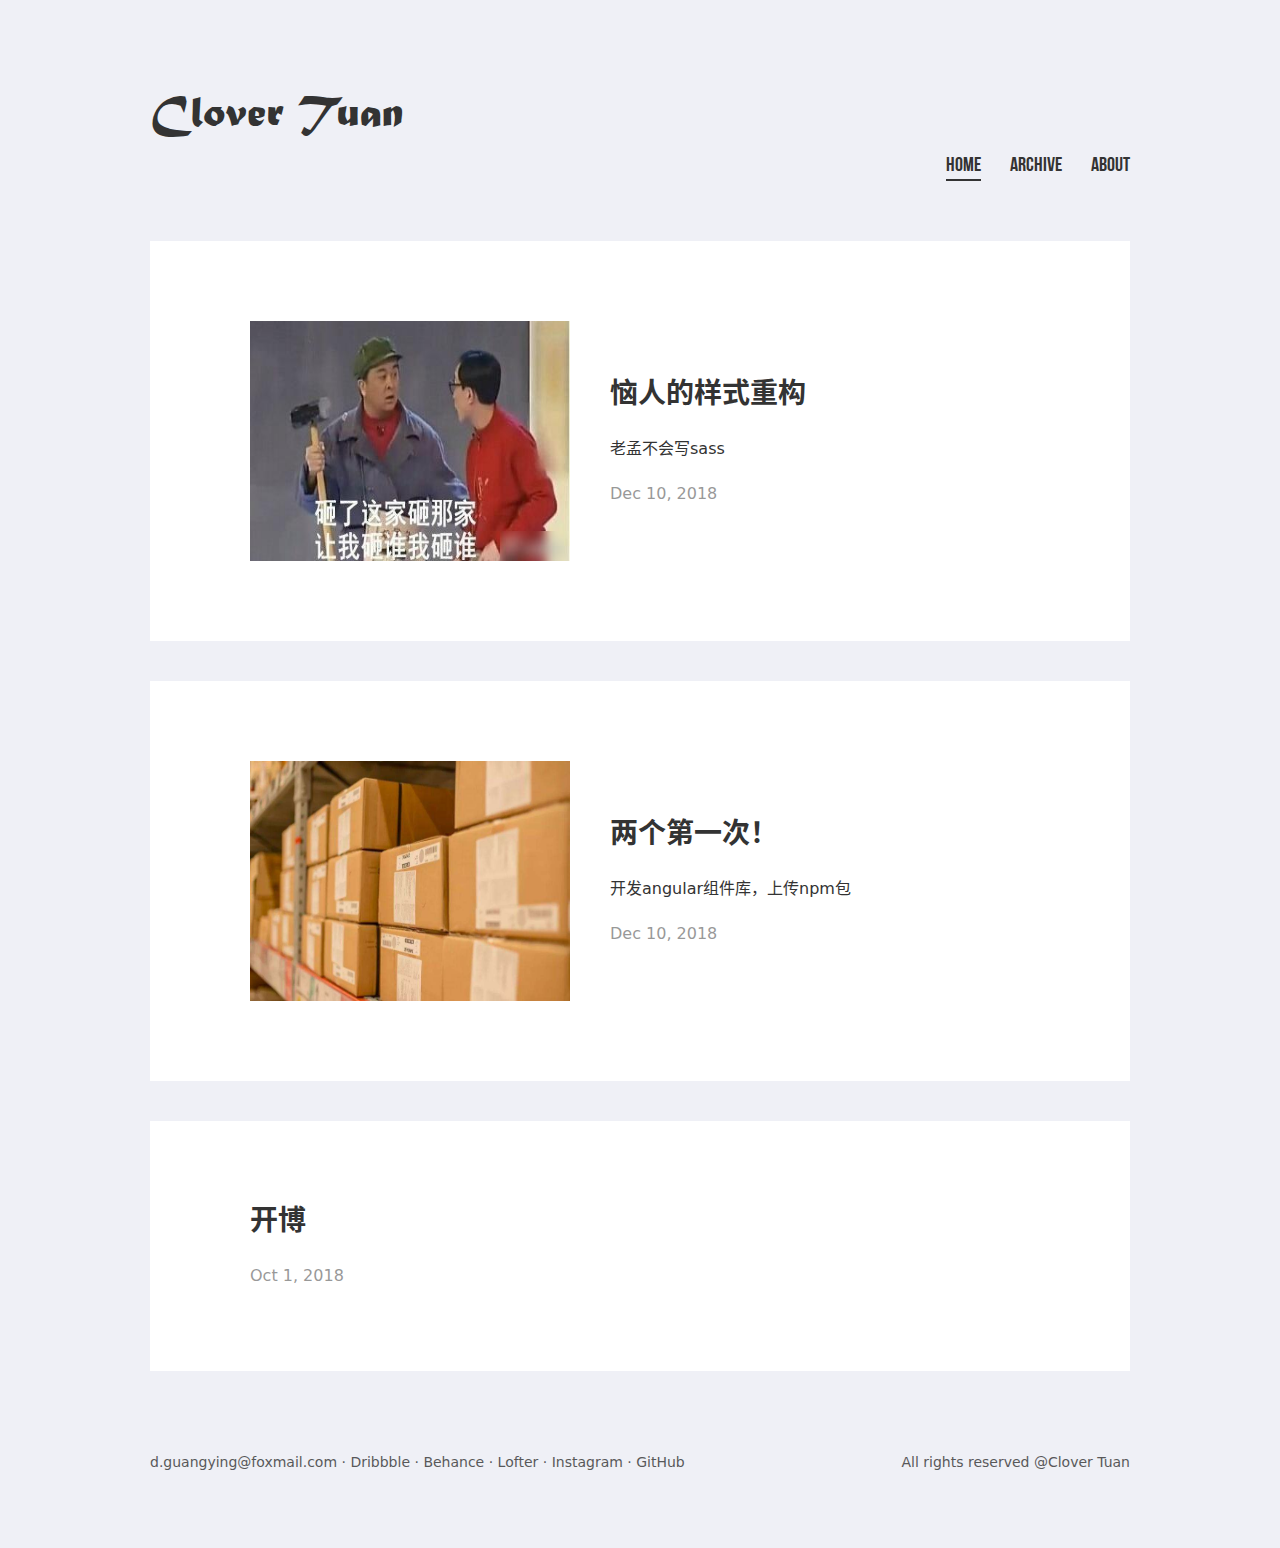
==== index.html @ 22348da5 "Site updated: 2018-12-11 00:26:57" ====
<!DOCTYPE html>
<html>
<head><meta name="generator" content="Hexo 3.8.0">
  <meta charset="utf-8">
  
  <title>Hexo</title>
  <meta name="viewport" content="width=device-width, initial-scale=1, maximum-scale=1">
  <meta property="og:type" content="website">
<meta property="og:title" content="Hexo">
<meta property="og:url" content="http://yoursite.com/index.html">
<meta property="og:site_name" content="Hexo">
<meta property="og:locale" content="default">
<meta name="twitter:card" content="summary">
<meta name="twitter:title" content="Hexo">
  
  <link rel="stylesheet" href="/css/index.css">
</head>
</html>
<body style="


  background-color: #eff0f6

">
  <div id="container">
    <nav id="nav">
  <header class="header">
    <a href="/" class="title">Clover Tuan</a>
  </header>
  <div class="ctnWrap">
    <div class="icons">
      
        
          
            <a href="https://dribbble.com/clovertuan" target="_blank" class="nav-icn iconfont icon-dribbble"></a>
          
        
          
            <a href="https://www.behance.net/clovertuan" target="_blank" class="nav-icn iconfont icon-behance"></a>
          
        
          
            <a href="http://clovertuan.lofter.com/" target="_blank" class="nav-icn iconfont icon-lofter"></a>
          
        
          
            <a href="https://www.instagram.com/clovertuan/" target="_blank" class="nav-icn iconfont icon-instagram"></a>
          
        
          
            <a href="https://github.com/cloverTuan" target="_blank" class="nav-icn iconfont icon-github"></a>
          
        
      
    </div>
    <div class="menu">
      
        
            <a href="/" class="nav-menu z-active">HOME</a>
          
        
            <a href="/archives" class="nav-menu ">ARCHIVE</a>
          
        
            <a href="/about" class="nav-menu ">ABOUT</a>
          
        
      
    </div>
  </div>
</nav>
    <div id="main">
  <div class="project-card">
  
    <div class="imgWrap">
      <img src="./img/zaqiang.jpg" alt="">
    </div>
  
  <div class="ctnWrap">
    <a href="/2018/12/10/恼人的样式重构/" class="title">恼人的样式重构</a>
    <section class="desc">
  老孟不会写sass
</section>
    <p class="sub">Dec 10, 2018</p>
  </div>
</div>

  <div class="project-card">
  
    <div class="imgWrap">
      <img src="./img/packages.jpg" alt="">
    </div>
  
  <div class="ctnWrap">
    <a href="/2018/12/10/两个第一次！开发angular组件库，上传npm包/" class="title">两个第一次！</a>
    <section class="desc">
  开发angular组件库，上传npm包
</section>
    <p class="sub">Dec 10, 2018</p>
  </div>
</div>

  <div class="project-card">
  
  <div class="ctnWrap">
    <a href="/2018/10/01/开博/" class="title">开博</a>
    <section class="desc">
  
</section>
    <p class="sub">Oct 1, 2018</p>
  </div>
</div>


</div>
    <footer id="footer" class="f-cf">
  d.guangying@foxmail.com
  
    
      
        · <a href="https://dribbble.com/clovertuan" target="_blank" class="nav-icn">Dribbble</a>
      
    
      
        · <a href="https://www.behance.net/clovertuan" target="_blank" class="nav-icn">Behance</a>
      
    
      
        · <a href="http://clovertuan.lofter.com/" target="_blank" class="nav-icn">Lofter</a>
      
    
      
        · <a href="https://www.instagram.com/clovertuan/" target="_blank" class="nav-icn">Instagram</a>
      
    
      
        · <a href="https://github.com/cloverTuan" target="_blank" class="nav-icn">GitHub</a>
      
    
  
  <span class="copyright">All rights reserved @Clover Tuan</span>
</footer>
  </div>
</body>
</html>
---- css/index.css ----
@import url(reset.css);
#container {
  max-width: 980px;
  margin: 90px auto 75px;
  padding: 0 15px; }
  @media screen and (max-width: 600px) {
    #container {
      margin-top: 20px;
      margin-bottom: 20px; } }

#panel {
  background-color: white; }

a {
  color: #333;
  text-decoration: none; }
  a:hover {
    opacity: .7; }

body {
  font-family: -apple-system, system-ui, "Helvetica Neue", "PingFang SC", "Microsoft YaHei", "Source Han Sans SC", "Noto Sans CJK SC", "WenQuanYi Micro Hei", sans-serif; }

@font-face {
  font-family: 'BebasNeue';
  src: url("/fonts/BebasNeue.otf"); }

@font-face {
  font-family: 'MaturaScriptCapitals';
  src: url("/fonts/MaturaMTScriptCapitals.ttf"); }

@font-face {
  font-family: 'iconfont';
  /* project id 861369 */
  src: url("//at.alicdn.com/t/font_861369_9voy0xmnmvl.eot");
  src: url("//at.alicdn.com/t/font_861369_9voy0xmnmvl.eot?#iefix") format("embedded-opentype"), url("//at.alicdn.com/t/font_861369_9voy0xmnmvl.woff") format("woff"), url("//at.alicdn.com/t/font_861369_9voy0xmnmvl.ttf") format("truetype"), url("//at.alicdn.com/t/font_861369_9voy0xmnmvl.svg#iconfont") format("svg"); }

.iconfont {
  font-family: "iconfont" !important;
  font-size: 16px;
  font-style: normal;
  -webkit-font-smoothing: antialiased;
  -webkit-text-stroke-width: 0.2px;
  -moz-osx-font-smoothing: grayscale; }
  .iconfont.icon-behance::before {
    content: '\e919'; }
  .iconfont.icon-lofter::before {
    content: '\e63c'; }
  .iconfont.icon-instagram::before {
    content: '\e626'; }
  .iconfont.icon-dribbble::before {
    content: '\e6c3'; }
  .iconfont.icon-github::before {
    content: '\e799'; }
  .iconfont.icon-arrow-left::before {
    content: '\e91a'; }
  .iconfont.icon-arrow-right::before {
    content: '\e636'; }

.f-fl {
  float: left; }

.f-fr {
  float: right; }

.f-cf::after {
  content: '';
  display: block;
  height: 0;
  visibility: hidden;
  clear: both; }

#nav {
  margin-bottom: 64px; }
  #nav > .header {
    margin-bottom: 10px; }
    #nav > .header > .title {
      font-size: 45px;
      line-height: 53px;
      color: #333;
      font-family: MaturaScriptCapitals; }
      #nav > .header > .title:hover {
        opacity: .7; }
  #nav > .ctnWrap {
    display: flex;
    flex-wrap: wrap;
    justify-content: space-between; }
    #nav > .ctnWrap > .menu {
      text-align: right; }
    @media screen and (max-width: 600px) {
      #nav > .ctnWrap {
        flex-direction: column; }
        #nav > .ctnWrap > .menu {
          text-align: center;
          margin-top: 10px; } }
  #nav .nav-menu {
    font-family: BebasNeue;
    font-size: 20px;
    line-height: 24px;
    color: #333;
    margin-left: 24px; }
    #nav .nav-menu:first-child {
      margin-left: 0; }
    #nav .nav-menu.z-active {
      position: relative; }
      #nav .nav-menu.z-active::after {
        content: '';
        position: absolute;
        left: 0;
        right: 0;
        bottom: -4px;
        height: 2px;
        background-color: #333; }
    @media screen and (max-width: 600px) {
      #nav .nav-menu {
        margin-left: 10px;
        font-size: 18px; } }
  #nav .nav-icn {
    margin-right: 15px;
    line-height: 24px; }
    #nav .nav-icn:last-child {
      margin-right: 0; }
  @media screen and (max-width: 600px) {
    #nav {
      text-align: center;
      margin-bottom: 20px; }
      #nav > .ctnWrap {
        justify-content: space-around; } }

#footer {
  margin-top: 80px;
  font-size: 14px;
  line-height: 22px;
  opacity: 0.8;
  color: #333; }
  #footer .copyright {
    float: right; }
  @media screen and (max-width: 800px) {
    #footer {
      margin-top: 20px;
      text-align: center; }
      #footer .copyright {
        display: block;
        float: none; } }

.pagination {
  padding: 20px;
  background-color: white;
  text-align: center; }
  .pagination > .prev, .pagination > .next {
    margin: 0 10px; }
  .pagination > .page-number {
    margin: 0 10px; }
    .pagination > .page-number.current {
      text-decoration: underline; }

.project-card {
  display: flex;
  justify-content: space-between;
  align-items: center;
  padding: 80px 100px;
  margin: 40px 0;
  background-color: white;
  color: #333; }
  .project-card > .imgWrap {
    width: 320px;
    height: 240px;
    margin-right: 40px;
    background-color: #f8f8f8; }
    .project-card > .imgWrap > img {
      width: 100%;
      height: 100%; }
  .project-card > .ctnWrap {
    flex: 1; }
    .project-card > .ctnWrap > .title {
      font-weight: 600;
      font-size: 28px;
      line-height: 40px; }
      .project-card > .ctnWrap > .title:hover {
        opacity: 1;
        color: #f0534e; }
    .project-card > .ctnWrap > .desc {
      font-size: 16px;
      line-height: 30px;
      margin-top: 20px;
      margin-bottom: 15px; }
    .project-card > .ctnWrap > .sub {
      font-size: 16px;
      line-height: 30px;
      opacity: .5; }
  .project-card.project-card-continuous {
    flex-direction: row-reverse;
    margin: 0;
    position: relative; }
    .project-card.project-card-continuous > .imgWrap {
      margin-right: 0;
      margin-left: 40px; }
    .project-card.project-card-continuous::after {
      content: '';
      position: absolute;
      left: 100px;
      right: 100px;
      bottom: 0;
      height: 1px;
      background-color: #e5e5e5; }
    @media screen and (max-width: 600px) {
      .project-card.project-card-continuous {
        flex-direction: column;
        padding: 20px; }
        .project-card.project-card-continuous > .imgWrap {
          margin-left: 0;
          margin-bottom: 20px; }
        .project-card.project-card-continuous::after {
          left: 20px;
          right: 20px; } }
  @media screen and (max-width: 600px) {
    .project-card {
      flex-direction: column;
      padding: 20px;
      margin: 10px 0; }
      .project-card > .imgWrap {
        margin-left: 0;
        margin-right: 0;
        margin-bottom: 20px;
        width: 100%; } }

.article {
  margin: 64px 0 80px;
  padding: 80px 100px 0;
  background-color: white;
  color: #333;
  font-size: 16px;
  line-height: 30px; }
  .article > .title {
    font-size: 28px;
    line-height: 40px;
    margin-bottom: 10px;
    font-weight: 600; }
  .article > .sub {
    opacity: .5;
    margin-bottom: 20px; }
  .article > .content {
    padding-bottom: 64px; }
    .article > .content h1, .article > .content h2, .article > .content h3, .article > .content h4, .article > .content h5 {
      font-size: 24px;
      font-weight: 600;
      line-height: 40px;
      margin-bottom: 15px; }
    .article > .content p {
      font-size: 16px;
      line-height: 30px;
      margin-bottom: 15px; }
    .article > .content pre, .article > .content .highlight {
      overflow: auto;
      padding: 0;
      margin-bottom: 15px;
      color: #333;
      background: #f8f8f8; }
      .article > .content pre .gutter, .article > .content .highlight .gutter {
        text-align: right; }
        .article > .content pre .gutter pre, .article > .content .highlight .gutter pre {
          background-color: #f0f0f0;
          padding: 0 10px; }
      .article > .content pre .code, .article > .content .highlight .code {
        padding: 0 10px; }
    .article > .content ul, .article > .content ol {
      margin: 15px 0;
      margin-left: 15px; }
      .article > .content ul > li, .article > .content ol > li {
        padding-left: 20px;
        position: relative; }
        .article > .content ul > li::before, .article > .content ol > li::before {
          content: '';
          position: absolute;
          left: 0;
          top: 15px;
          margin-top: -3px;
          width: 6px;
          height: 6px;
          border-radius: 100%;
          background-color: #444; }
    .article > .content a {
      color: #f0534e; }
    .article > .content strong {
      font-weight: 600; }
    .article > .content figure > img {
      display: block; }
    .article > .content figcaption {
      font-size: 14px; }
    .article > .content blockquote {
      border-left: 4px solid #ddd;
      color: #7a7a7a;
      border-left: 5px solid #ccc;
      padding-left: 15px;
      font-size: 16px;
      margin-bottom: 15px; }
      .article > .content blockquote > :last-child {
        margin-bottom: 0; }
    .article > .content * {
      max-width: 100%; }
  .article > footer {
    padding: 40px 0;
    border-top: solid 1px #eee; }
    .article > footer > .link {
      font-size: 16px;
      line-height: 22px;
      max-width: 50%; }
  @media screen and (max-width: 600px) {
    .article {
      padding: 20px 20px 0;
      margin: 20px 0; }
      .article > footer {
        padding: 10px 0; } }

.archive {
  padding: 80px 160px;
  background-color: white; }
  @media screen and (max-width: 600px) {
    .archive {
      padding: 20px; } }

.archive-category > .title {
  font-size: 28px;
  line-height: 40px;
  font-weight: 600; }

.archive-category > .menu {
  margin-bottom: 70px; }
  .archive-category > .menu > li {
    margin-top: 10px;
    font-size: 16px;
    line-height: 24px;
    display: flex;
    justify-content: space-between;
    line-height: 24px; }
    .archive-category > .menu > li > a:hover {
      opacity: 1;
      color: #f0534e; }
    .archive-category > .menu > li > span {
      opacity: .45;
      font-size: 14px;
      min-width: 90px;
      text-align: right; }

.archive-category:last-child > .menu {
  margin-bottom: 0; }

.about {
  background-color: white;
  min-height: 300px;
  padding: 80px;
  font-size: 16px;
  line-height: 30px; }

.tagcloud {
  background-color: white;
  padding: 60px; }
  .tagcloud > a {
    display: inline-block;
    padding: 10px; }
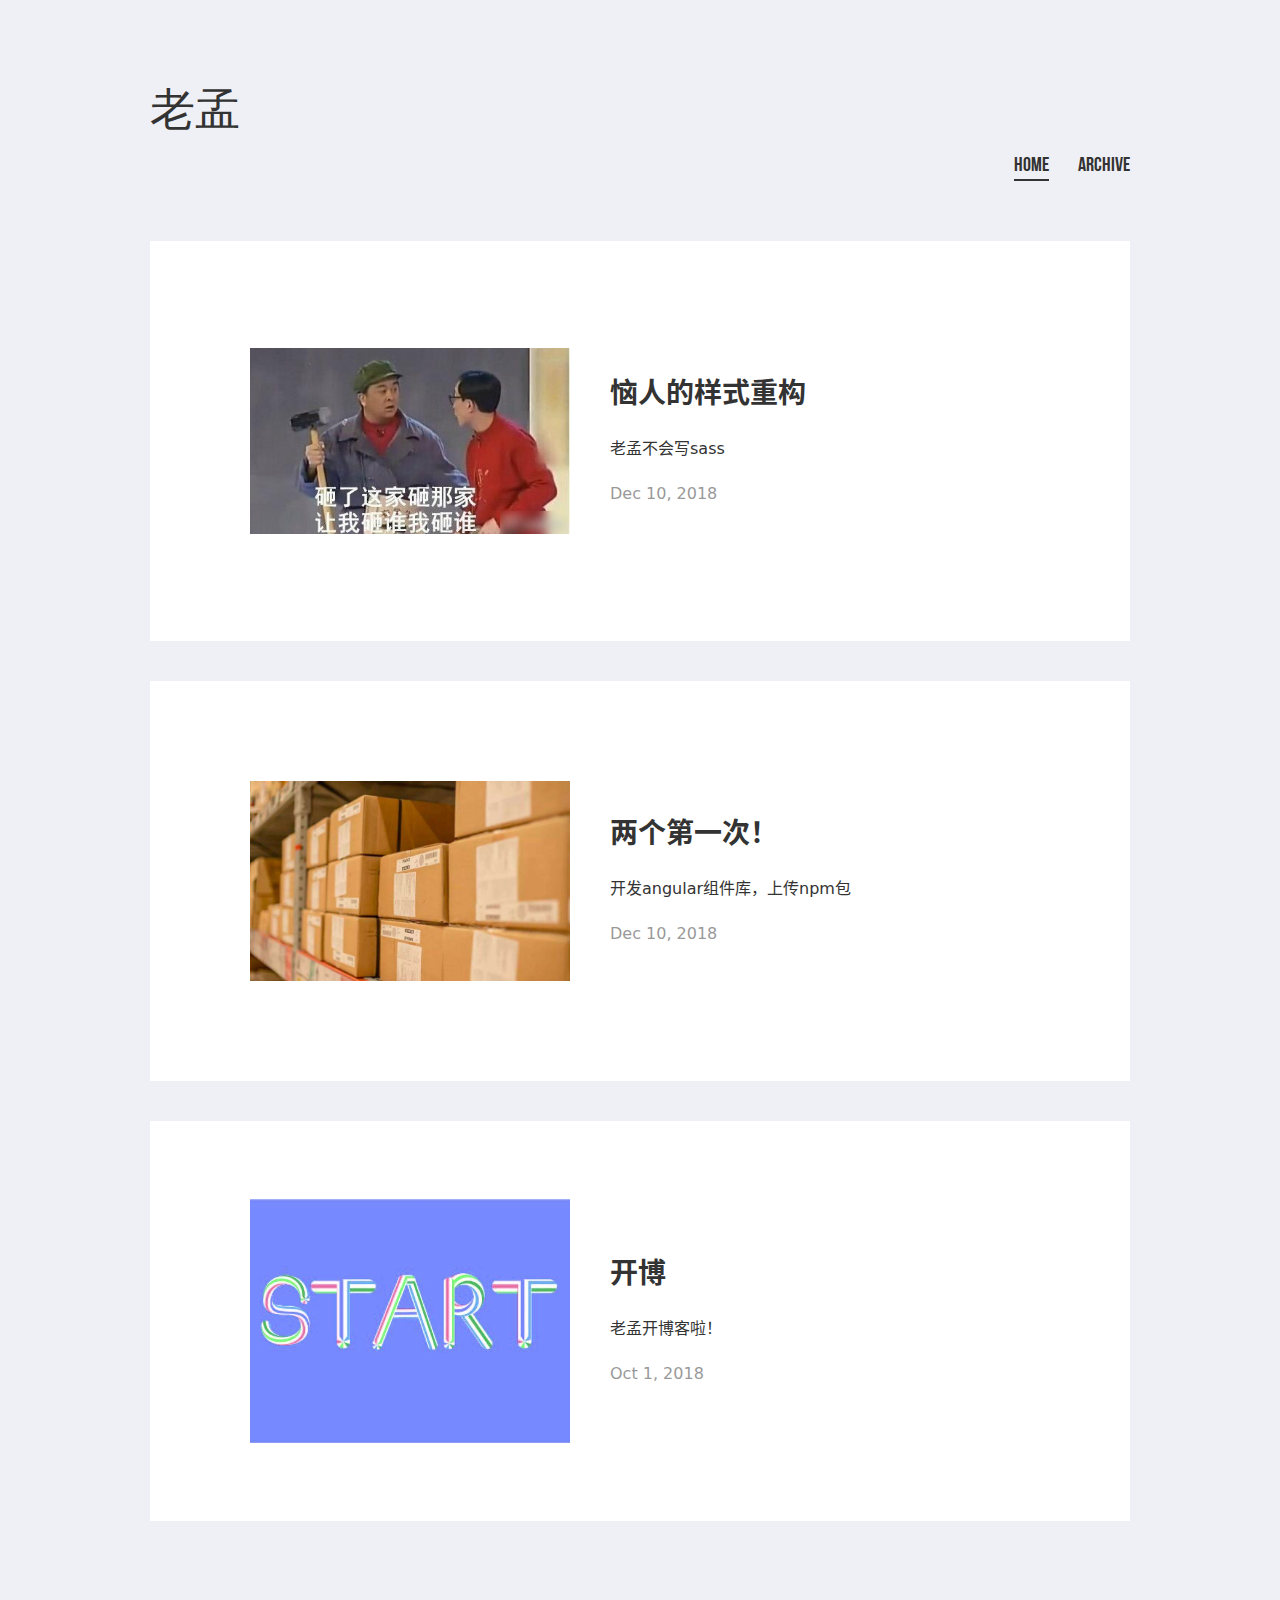
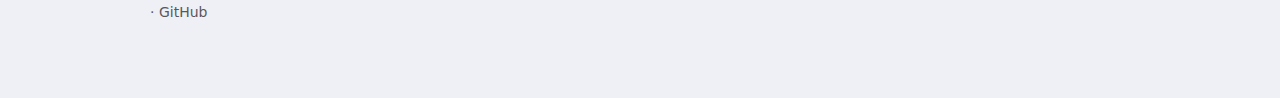
==== commit 29bdee23: "Site updated: 2018-12-11 01:00:04" ====
--- a/index.html
+++ b/index.html
@@ -25,30 +25,14 @@
   <div id="container">
     <nav id="nav">
   <header class="header">
-    <a href="/" class="title">Clover Tuan</a>
+    <a href="/" class="title">老孟</a>
   </header>
   <div class="ctnWrap">
     <div class="icons">
       
         
           
-            <a href="https://dribbble.com/clovertuan" target="_blank" class="nav-icn iconfont icon-dribbble"></a>
-          
-        
-          
-            <a href="https://www.behance.net/clovertuan" target="_blank" class="nav-icn iconfont icon-behance"></a>
-          
-        
-          
-            <a href="http://clovertuan.lofter.com/" target="_blank" class="nav-icn iconfont icon-lofter"></a>
-          
-        
-          
-            <a href="https://www.instagram.com/clovertuan/" target="_blank" class="nav-icn iconfont icon-instagram"></a>
-          
-        
-          
-            <a href="https://github.com/cloverTuan" target="_blank" class="nav-icn iconfont icon-github"></a>
+            <a href="https://github.com/vickmeng" target="_blank" class="nav-icn iconfont icon-github"></a>
           
         
       
@@ -60,9 +44,6 @@
           
         
             <a href="/archives" class="nav-menu ">ARCHIVE</a>
-          
-        
-            <a href="/about" class="nav-menu ">ABOUT</a>
           
         
       
@@ -102,10 +83,14 @@
 
   <div class="project-card">
   
+    <div class="imgWrap">
+      <img src="./img/start.jpg" alt="">
+    </div>
+  
   <div class="ctnWrap">
     <a href="/2018/10/01/开博/" class="title">开博</a>
     <section class="desc">
-  
+  老孟开博客啦！
 </section>
     <p class="sub">Oct 1, 2018</p>
   </div>
@@ -114,31 +99,15 @@
 
 </div>
     <footer id="footer" class="f-cf">
-  d.guangying@foxmail.com
+  
   
     
       
-        · <a href="https://dribbble.com/clovertuan" target="_blank" class="nav-icn">Dribbble</a>
-      
-    
-      
-        · <a href="https://www.behance.net/clovertuan" target="_blank" class="nav-icn">Behance</a>
-      
-    
-      
-        · <a href="http://clovertuan.lofter.com/" target="_blank" class="nav-icn">Lofter</a>
-      
-    
-      
-        · <a href="https://www.instagram.com/clovertuan/" target="_blank" class="nav-icn">Instagram</a>
-      
-    
-      
-        · <a href="https://github.com/cloverTuan" target="_blank" class="nav-icn">GitHub</a>
+        · <a href="https://github.com/vickmeng" target="_blank" class="nav-icn">GitHub</a>
       
     
   
-  <span class="copyright">All rights reserved @Clover Tuan</span>
+  <span class="copyright"></span>
 </footer>
   </div>
 </body>
--- a/css/index.css
+++ b/css/index.css
@@ -357,3 +357,15 @@
   .tagcloud > a {
     display: inline-block;
     padding: 10px; }
+
+.content img {
+  display: block;
+  margin: 0 auto; }
+
+.project-card .imgWrap {
+  display: flex;
+  align-items: center;
+  justify-content: center;
+  background-color: white; }
+  .project-card .imgWrap img {
+    height: auto; }
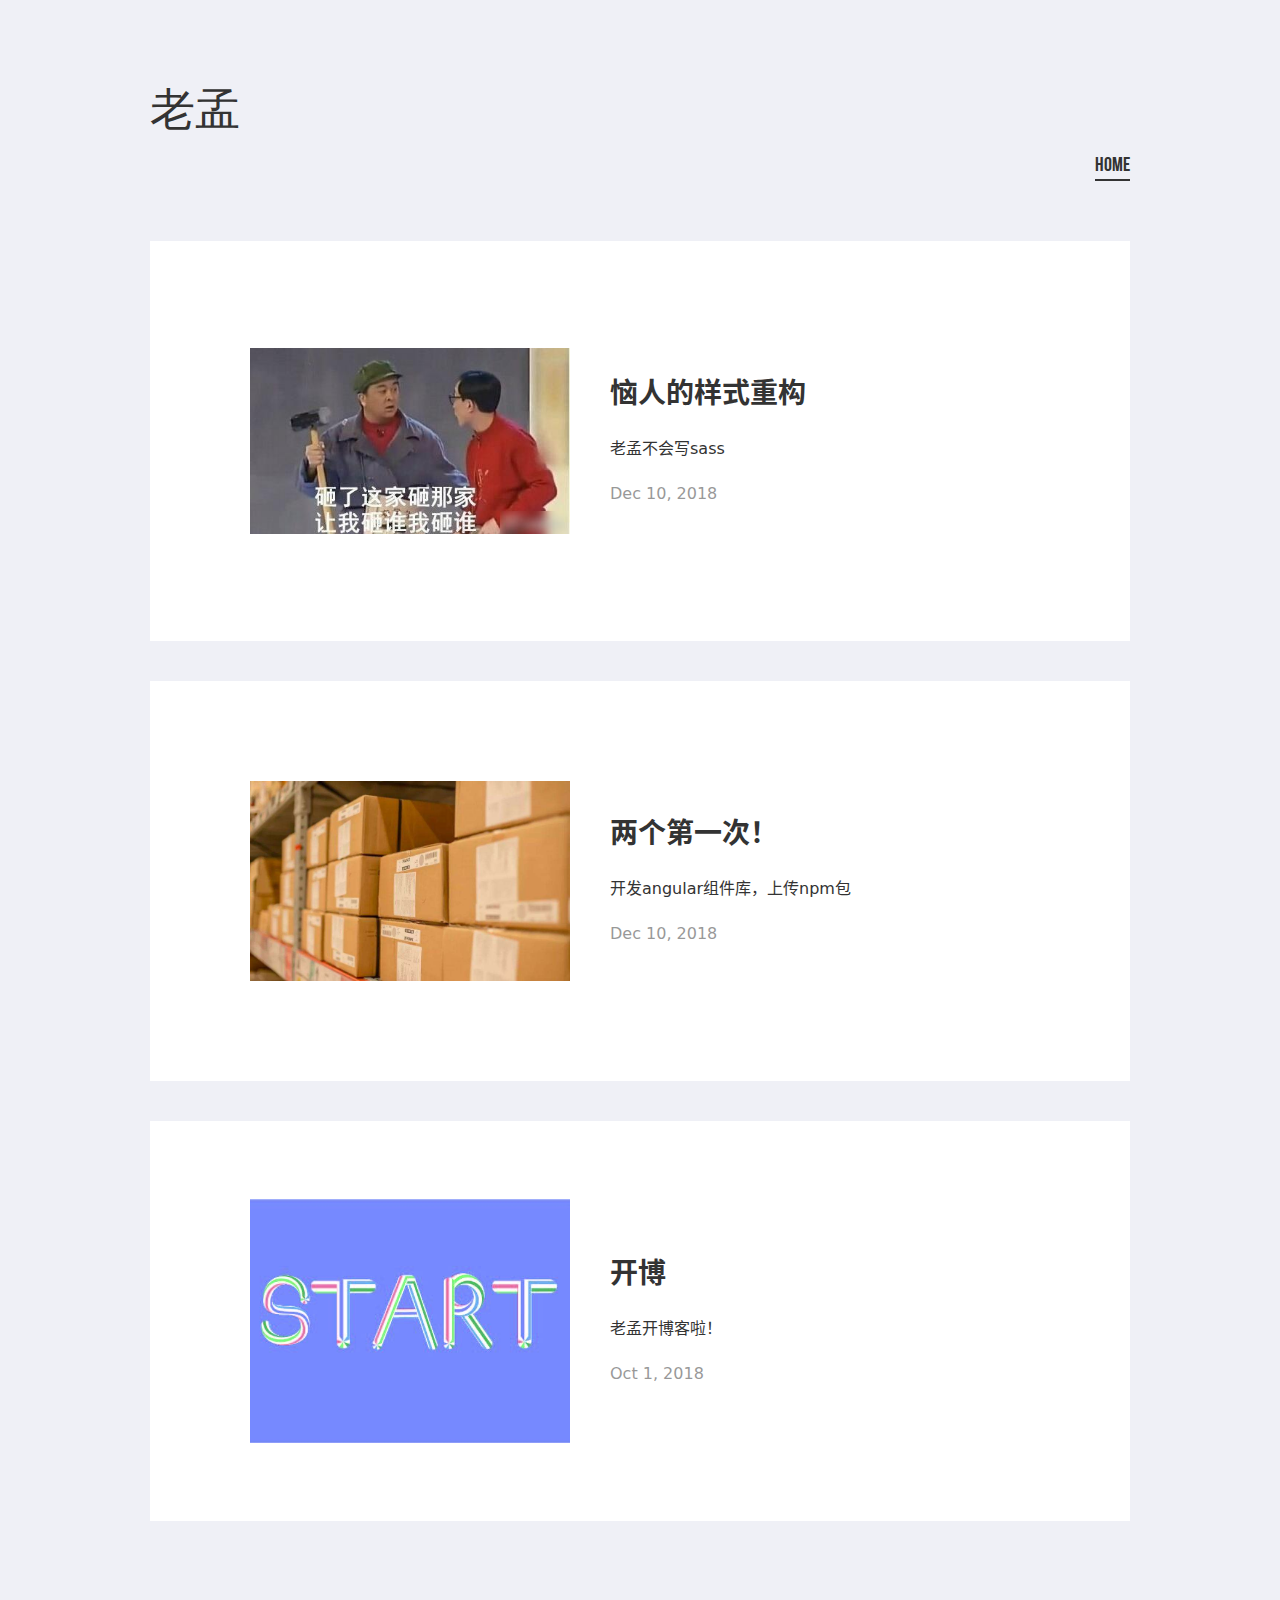
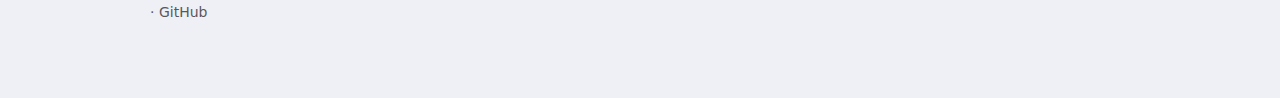
==== commit f97b618d: "Site updated: 2018-12-11 01:08:56" ====
--- a/index.html
+++ b/index.html
@@ -41,9 +41,6 @@
       
         
             <a href="/" class="nav-menu z-active">HOME</a>
-          
-        
-            <a href="/archives" class="nav-menu ">ARCHIVE</a>
           
         
       
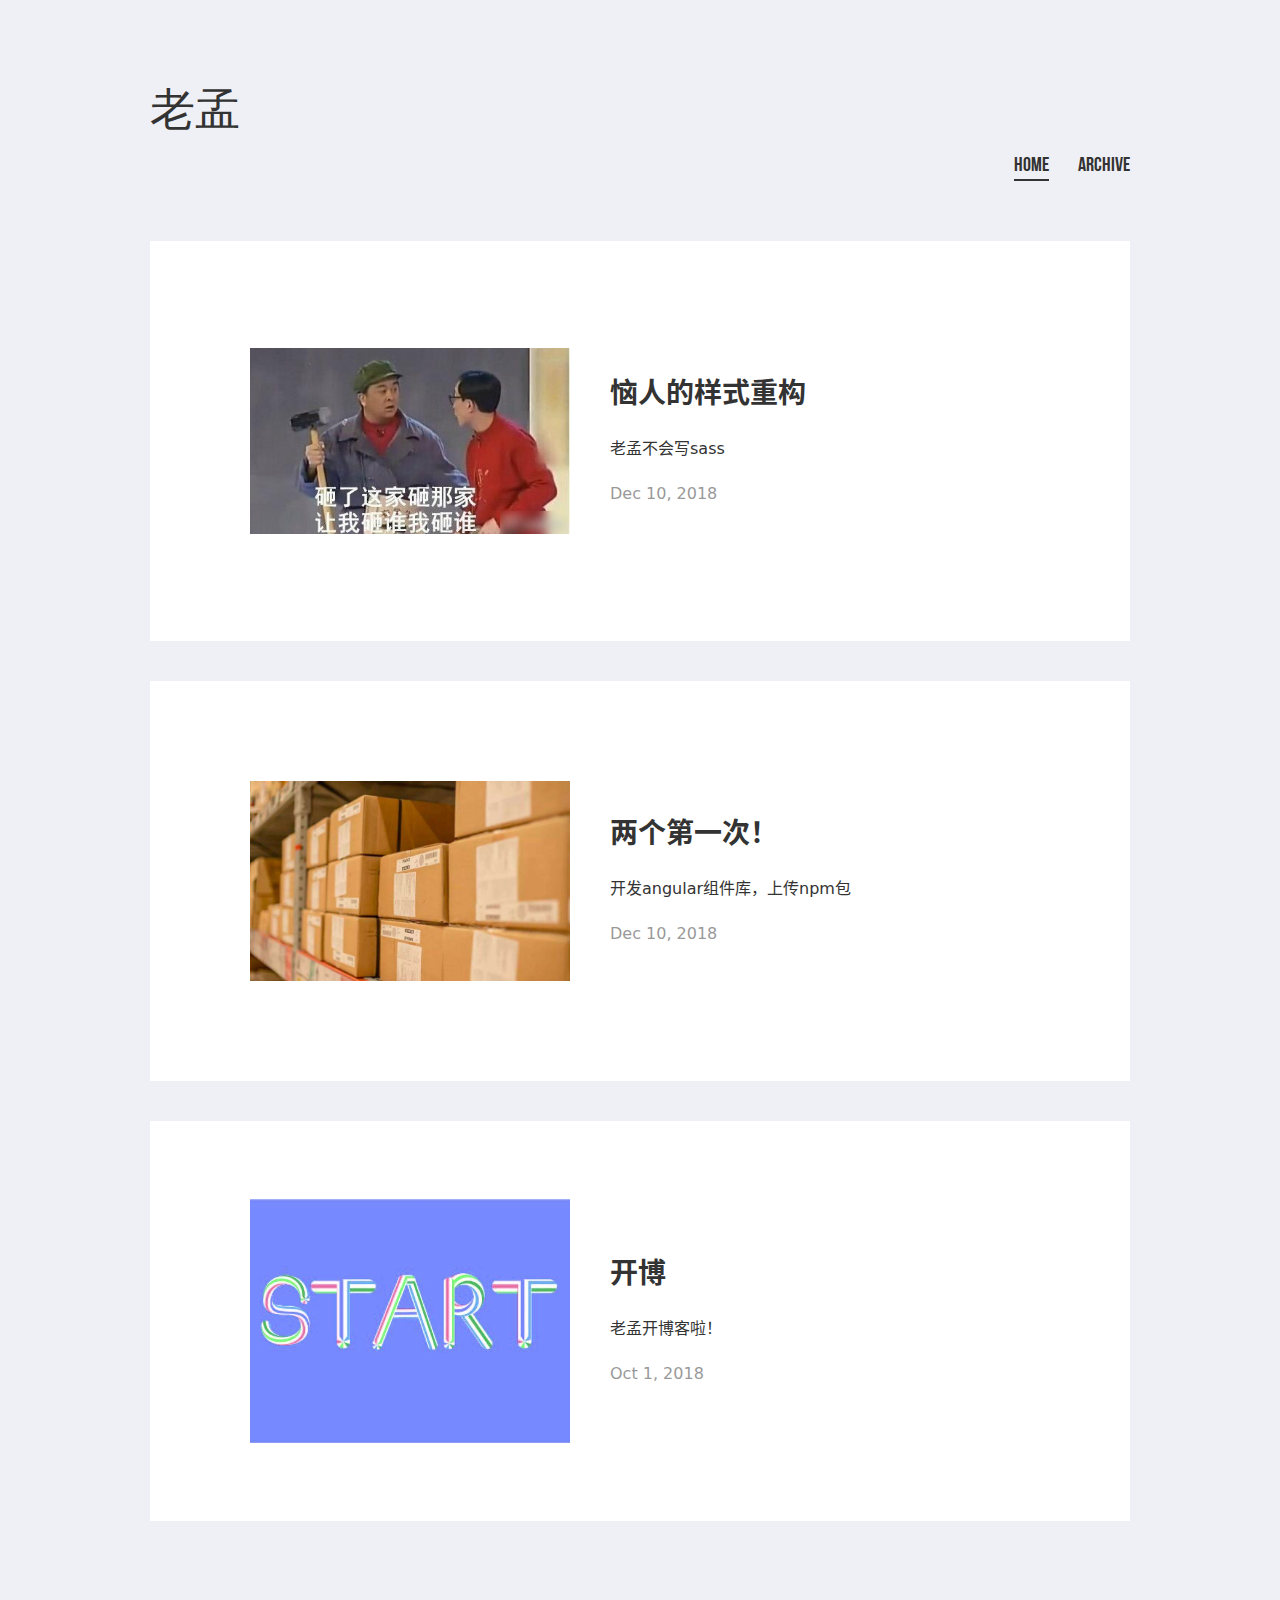
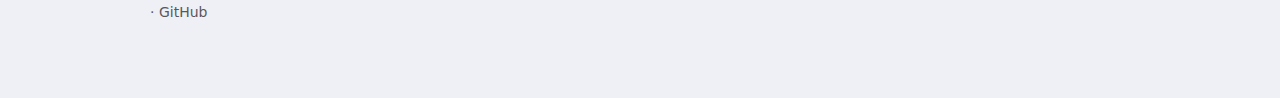
==== commit d0760a60: "Site updated: 2018-12-11 01:10:40" ====
--- a/index.html
+++ b/index.html
@@ -41,6 +41,9 @@
       
         
             <a href="/" class="nav-menu z-active">HOME</a>
+          
+        
+            <a href="/archives" class="nav-menu ">ARCHIVE</a>
           
         
       
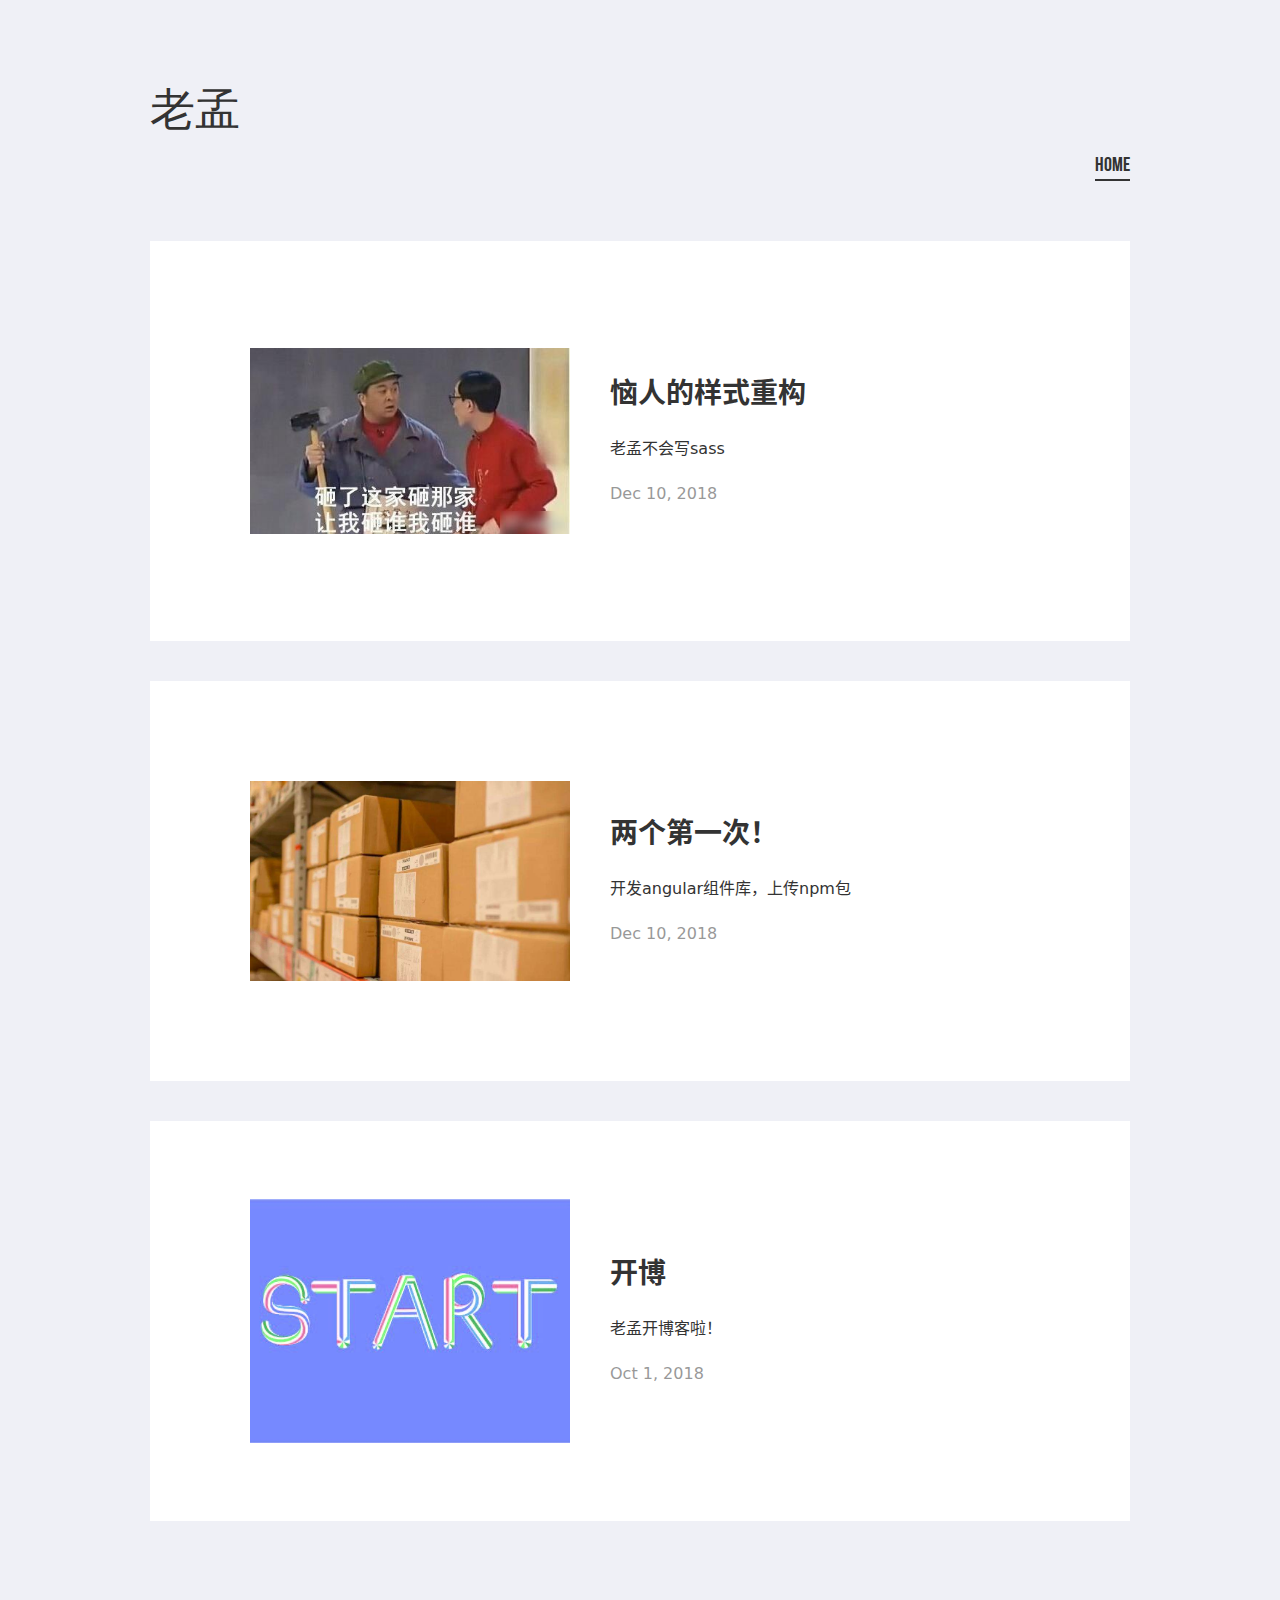
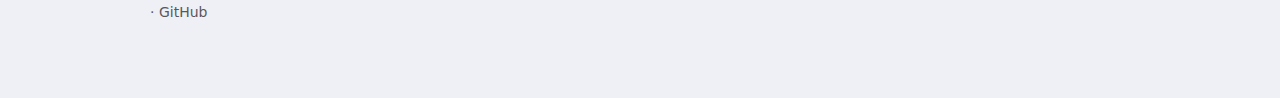
==== commit 06e17efa: "Site updated: 2018-12-11 01:11:32" ====
--- a/index.html
+++ b/index.html
@@ -41,9 +41,6 @@
       
         
             <a href="/" class="nav-menu z-active">HOME</a>
-          
-        
-            <a href="/archives" class="nav-menu ">ARCHIVE</a>
           
         
       
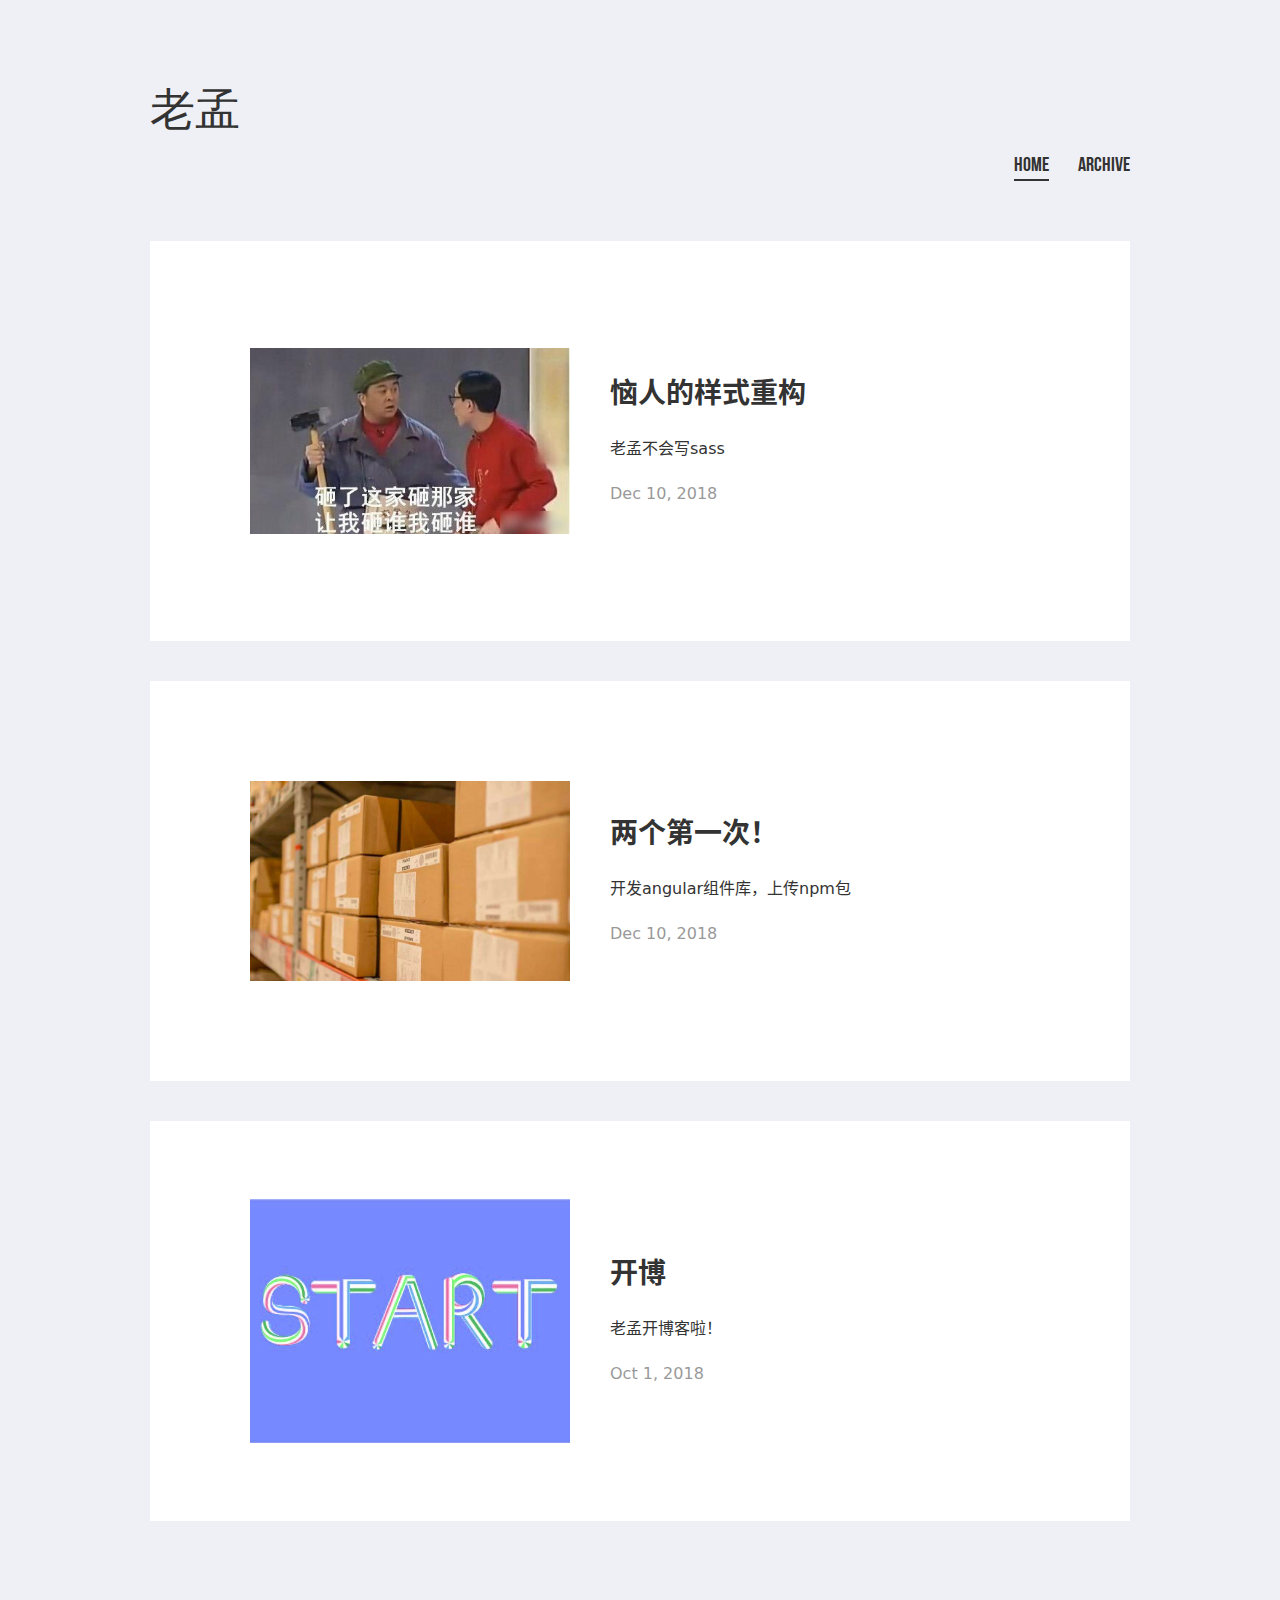
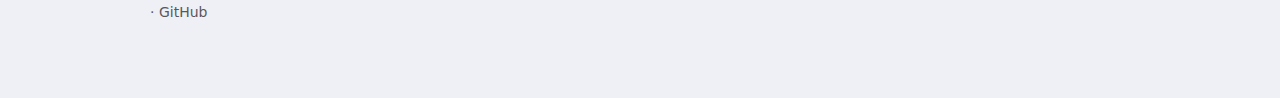
==== commit 96626460: "Site updated: 2018-12-11 01:18:23" ====
--- a/index.html
+++ b/index.html
@@ -41,6 +41,9 @@
       
         
             <a href="/" class="nav-menu z-active">HOME</a>
+          
+        
+            <a href="/archives" class="nav-menu ">ARCHIVE</a>
           
         
       
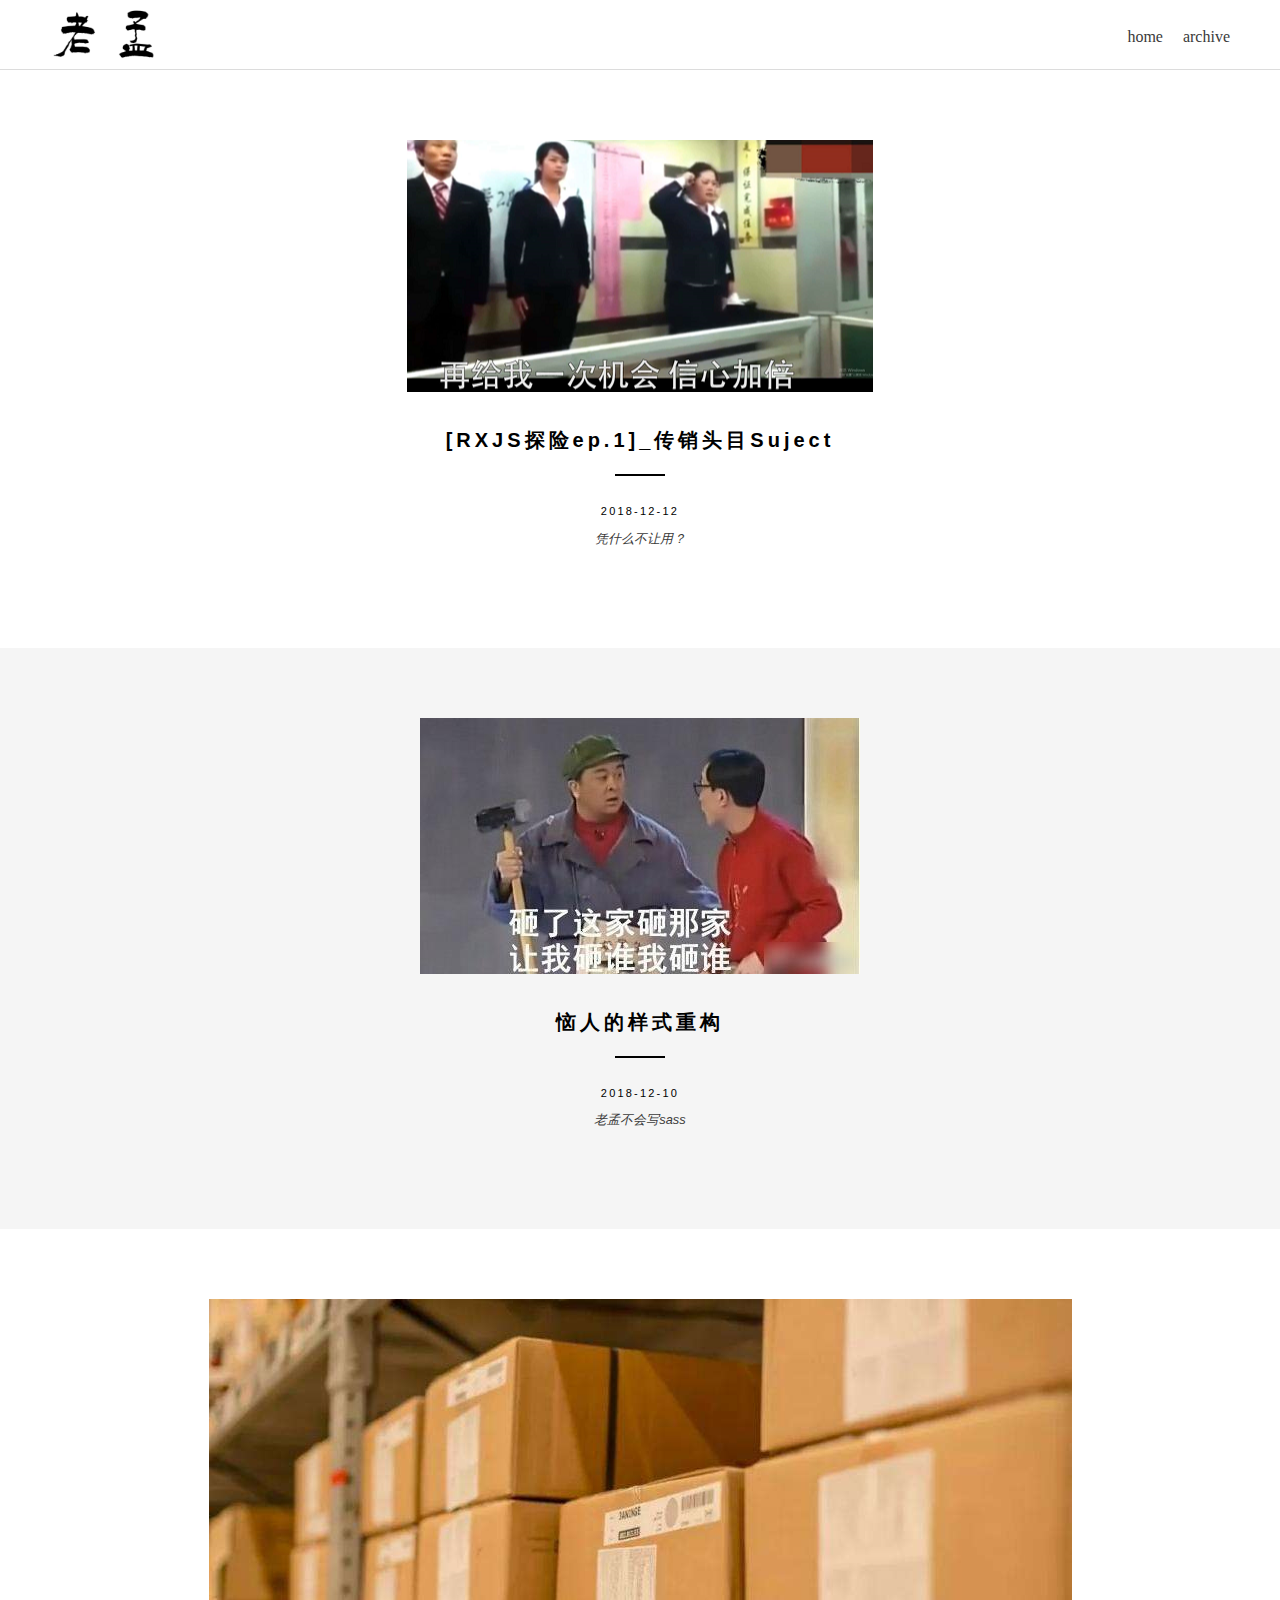
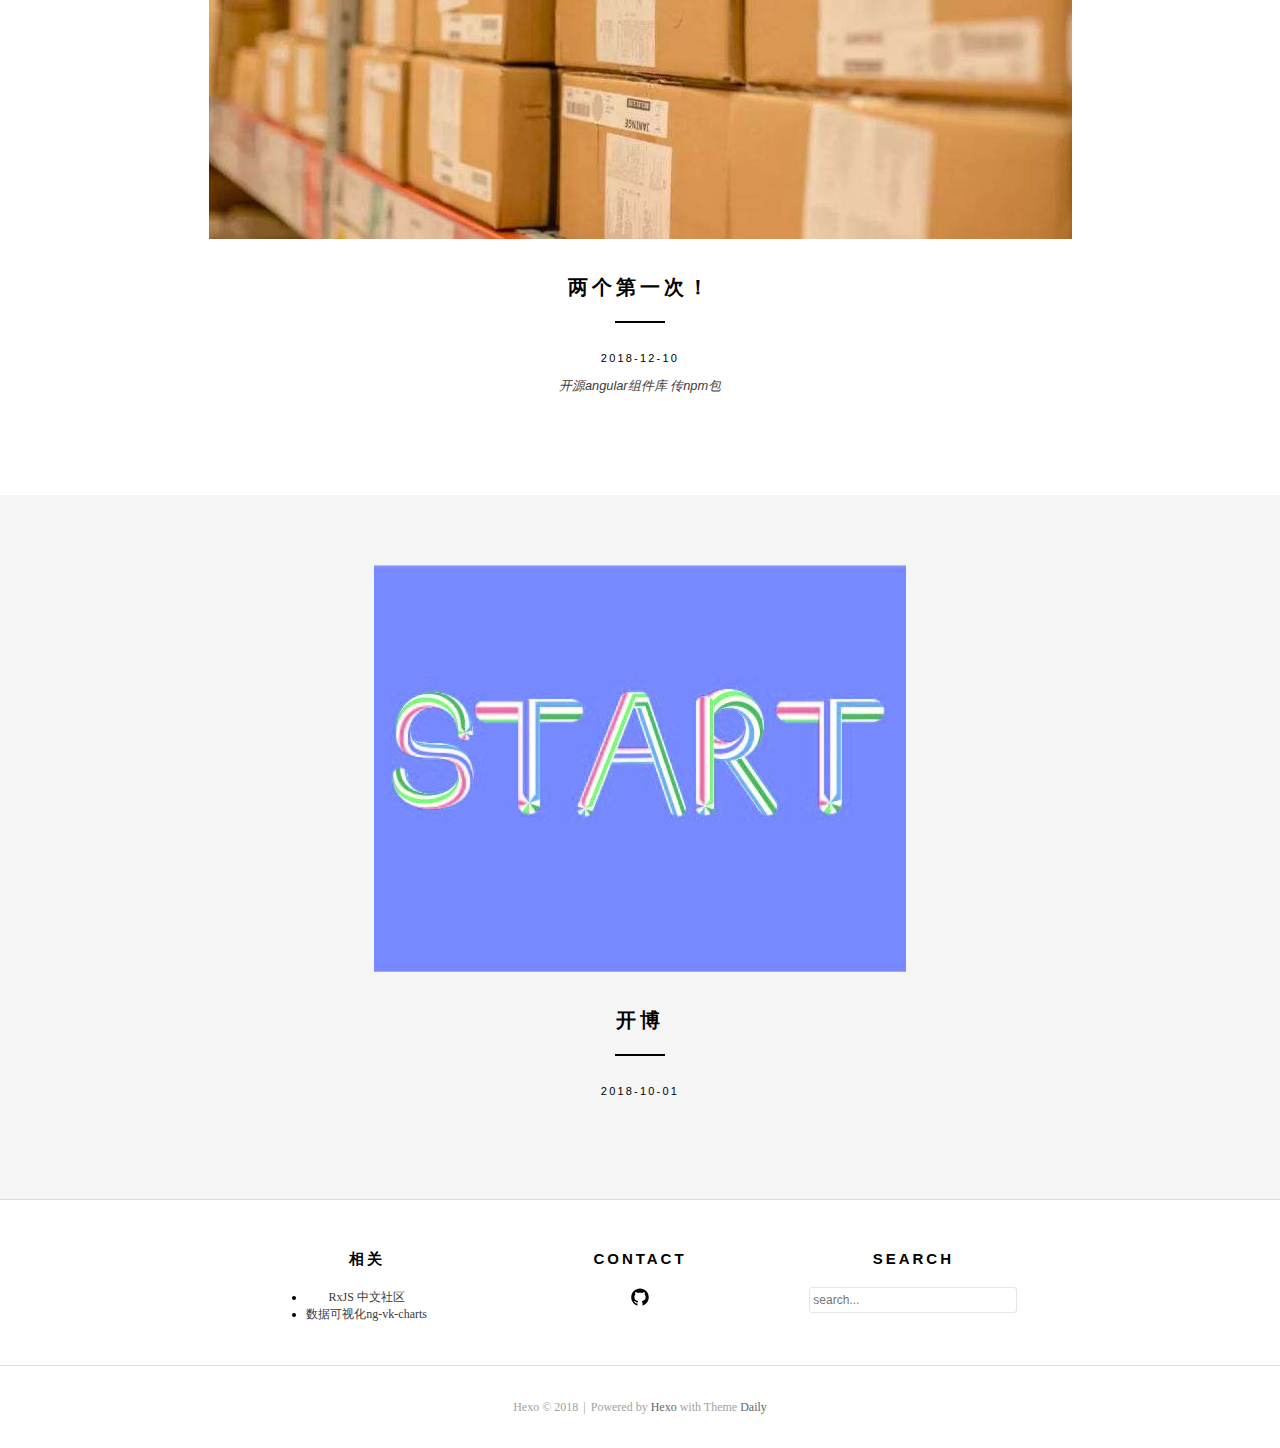
==== commit 4eabab49: "Site updated: 2018-12-12 22:38:24" ====
--- a/index.html
+++ b/index.html
@@ -1,114 +1,323 @@
 <!DOCTYPE html>
-<html>
+<html lang="en">
+
+<!-- Head tag -->
 <head><meta name="generator" content="Hexo 3.8.0">
   <meta charset="utf-8">
+  <meta http-equiv="X-UA-Compatible" content="IE=edge">
+
+  <!--Description-->
+  
+
+  <!--Author-->
+  
+  <meta name="author" content="John Doe">
+  
+
+  <!--Open Graph Title-->
+  
+      <meta property="og:title" content="Hexo">
+  
+  <!--Open Graph Description-->
+  
+  <!--Open Graph Site Name-->
+  <meta property="og:site_name" content="Hexo">
+  <!--Type page-->
+  
+      <meta property="og:type" content="website">
+  
+  <!--Page Cover-->
+  
+
+  <meta name="viewport" content="width=device-width, initial-scale=1, maximum-scale=1">
+
+  <!-- Title -->
   
   <title>Hexo</title>
-  <meta name="viewport" content="width=device-width, initial-scale=1, maximum-scale=1">
-  <meta property="og:type" content="website">
-<meta property="og:title" content="Hexo">
-<meta property="og:url" content="http://yoursite.com/index.html">
-<meta property="og:site_name" content="Hexo">
-<meta property="og:locale" content="default">
-<meta name="twitter:card" content="summary">
-<meta name="twitter:title" content="Hexo">
-  
-  <link rel="stylesheet" href="/css/index.css">
+
+
+  <link rel="shortcut icon" href="https://hexo.io/icon/favicon-96x96.png">
+
+  <!-- Custom CSS/Sass -->
+  <link rel="stylesheet" href="/css/style.css">
+
+  <!----------------------------
+  https://github.com/GallenHu/hexo-theme-Daily
+
+ _____            _   _
+|  __ \          (_) | |
+| |  | |   __ _   _  | |  _   _
+| |  | |  / _` | | | | | | | | |
+| |__| | | (_| | | | | | | |_| |
+|_____/   \__,_| |_| |_|  \__, |
+                          __/ |
+                         |___/
+
+    --------------------------->
+
 </head>
+
+
+<body>
+
+  <!-- Nav -->
+  <header class="site-header">
+  <div class="header-inside">
+    <div class="logo">
+      <a href="/" rel="home">
+        
+        <img src="./img/lm.png" alt="Hexo" height="60">
+        
+      </a>
+    </div>
+    <!-- Navigation -->
+    <nav class="navbar">
+      <!-- Collect the nav links, forms, and other content for toggling -->
+      <div class="collapse">
+        <ul class="navbar-nav">
+          
+          
+            <li>
+              <a href="/.">
+                
+                  home
+                
+              </a>
+            </li>
+          
+            <li>
+              <a href="/archives">
+                
+                  archive
+                
+              </a>
+            </li>
+          
+        </ul>
+      </div>
+      <!-- /.navbar-collapse -->
+    </nav>
+    <div class="button-wrap">
+      <button class="menu-toggle">Primary Menu</button>
+    </div>
+  </div>
+</header>
+
+
+  <!-- Main Content -->
+  <div class="site-content home">
+  <main class="content-area">
+    
+      
+        <div class="even">
+          
+
+<!-- 首页模板 -->
+<div class="container">
+  <article class="post">
+    
+      
+      
+
+      <a href="/2018/12/12/[RXJS探险ep.1]_传销头目Suject/">
+          <img src="/./img/cx.png" alt="[RXJS探险ep.1]_传销头目Suject" class="attachment-post-thumbnail">
+        </a>
+    
+    <h1 class="entry-title">
+      <a href="/2018/12/12/[RXJS探险ep.1]_传销头目Suject/" rel="bookmark">
+        [RXJS探险ep.1]_传销头目Suject
+      </a>
+    </h1>
+    
+
+    <p class="posted-on">
+    2018-12-12
+    </p>
+    <div class="tags-links">
+      
+      <a href="/tags/凭什么不让用？/" rel="tag">
+        凭什么不让用？
+      </a>
+      
+    </div>
+  </article>
+</div>
+        </div> 
+      
+    
+      
+        <div class="odd">
+          
+
+<!-- 首页模板 -->
+<div class="container">
+  <article class="post">
+    
+      
+      
+
+      <a href="/2018/12/10/恼人的样式重构/">
+          <img src="/./img/zaqiang.jpg" alt="恼人的样式重构" class="attachment-post-thumbnail">
+        </a>
+    
+    <h1 class="entry-title">
+      <a href="/2018/12/10/恼人的样式重构/" rel="bookmark">
+        恼人的样式重构
+      </a>
+    </h1>
+    
+
+    <p class="posted-on">
+    2018-12-10
+    </p>
+    <div class="tags-links">
+      
+      <a href="/tags/老孟不会写sass/" rel="tag">
+        老孟不会写sass
+      </a>
+      
+    </div>
+  </article>
+</div>
+        </div>
+      
+    
+      
+        <div class="even">
+          
+
+<!-- 首页模板 -->
+<div class="container">
+  <article class="post">
+    
+      
+      
+
+      <a href="/2018/12/10/两个第一次！开发angular组件库，上传npm包/">
+          <img src="/./img/packages.jpg" alt="两个第一次！" class="attachment-post-thumbnail">
+        </a>
+    
+    <h1 class="entry-title">
+      <a href="/2018/12/10/两个第一次！开发angular组件库，上传npm包/" rel="bookmark">
+        两个第一次！
+      </a>
+    </h1>
+    
+
+    <p class="posted-on">
+    2018-12-10
+    </p>
+    <div class="tags-links">
+      
+      <a href="/tags/开源angular组件库 传npm包/" rel="tag">
+        开源angular组件库 传npm包
+      </a>
+      
+    </div>
+  </article>
+</div>
+        </div> 
+      
+    
+      
+        <div class="odd">
+          
+
+<!-- 首页模板 -->
+<div class="container">
+  <article class="post">
+    
+      
+      
+
+      <a href="/2018/10/01/开博/">
+          <img src="/./img/start.jpg" alt="开博" class="attachment-post-thumbnail">
+        </a>
+    
+    <h1 class="entry-title">
+      <a href="/2018/10/01/开博/" rel="bookmark">
+        开博
+      </a>
+    </h1>
+    
+
+    <p class="posted-on">
+    2018-10-01
+    </p>
+    <div class="tags-links">
+      
+    </div>
+  </article>
+</div>
+        </div>
+      
+    
+
+    
+
+  </main>
+</div>
+
+  <!-- Footer -->
+  <!-- Footer-widgets -->
+<div class="footer-widgets">
+  <div class="row inside-wrapper">
+    <div class="col-1-3">
+      <aside>
+        <h1 class="widget-title">相关</h1>
+        <div class="custom-widget-content">
+          
+          <ul><li><a href="https://github.com/RxJS-CN">RxJS 中文社区</a></li><li><a href="https://github.com/vickmeng/ng-vk-charts">数据可视化ng-vk-charts</a></li></ul>
+        </div>
+      </aside>
+    </div>
+    <div class="col-1-3">
+      <aside>
+        <h1 class="widget-title">Contact</h1>
+        <div class="widget-text">
+          
+            
+              <a href="https://github.com/vickmeng" class="icon icon-github" target="_blank">github</a>
+            
+          
+        </div>
+      </aside>
+    </div>
+    <div class="col-1-3">
+      <aside>
+        <h1 class="widget-title">Search</h1>
+        <div class="widget-text">
+          <form onsubmit="return appDaily.submitSearch('')">
+            <p>
+              <input type="text" placeholder="search..." id="homeSearchInput">
+            </p>
+            <!-- <input type="submit" value="GO"> -->
+          </form>
+        </div>
+      </aside>
+    </div>
+  </div>
+</div>
+<!-- Footer -->
+<footer class="site-info">
+  <p>
+    <span>Hexo &copy; 2018</span>
+    
+      <span class="split">|</span>
+      <span>Powered by <a href="https://hexo.io/" target="_blank">Hexo</a> with Theme <a href="https://github.com/GallenHu/hexo-theme-Daily" target="_blank">Daily</a></span>
+    
+  </p>
+</footer>
+
+
+  <!-- After footer scripts -->
+  <!-- scripts -->
+<script src="/js/app.js"></script>
+
+
+
+
+
+</body>
+
 </html>
-<body style="
-
-
-  background-color: #eff0f6
-
-">
-  <div id="container">
-    <nav id="nav">
-  <header class="header">
-    <a href="/" class="title">老孟</a>
-  </header>
-  <div class="ctnWrap">
-    <div class="icons">
-      
-        
-          
-            <a href="https://github.com/vickmeng" target="_blank" class="nav-icn iconfont icon-github"></a>
-          
-        
-      
-    </div>
-    <div class="menu">
-      
-        
-            <a href="/" class="nav-menu z-active">HOME</a>
-          
-        
-            <a href="/archives" class="nav-menu ">ARCHIVE</a>
-          
-        
-      
-    </div>
-  </div>
-</nav>
-    <div id="main">
-  <div class="project-card">
-  
-    <div class="imgWrap">
-      <img src="./img/zaqiang.jpg" alt="">
-    </div>
-  
-  <div class="ctnWrap">
-    <a href="/2018/12/10/恼人的样式重构/" class="title">恼人的样式重构</a>
-    <section class="desc">
-  老孟不会写sass
-</section>
-    <p class="sub">Dec 10, 2018</p>
-  </div>
-</div>
-
-  <div class="project-card">
-  
-    <div class="imgWrap">
-      <img src="./img/packages.jpg" alt="">
-    </div>
-  
-  <div class="ctnWrap">
-    <a href="/2018/12/10/两个第一次！开发angular组件库，上传npm包/" class="title">两个第一次！</a>
-    <section class="desc">
-  开发angular组件库，上传npm包
-</section>
-    <p class="sub">Dec 10, 2018</p>
-  </div>
-</div>
-
-  <div class="project-card">
-  
-    <div class="imgWrap">
-      <img src="./img/start.jpg" alt="">
-    </div>
-  
-  <div class="ctnWrap">
-    <a href="/2018/10/01/开博/" class="title">开博</a>
-    <section class="desc">
-  老孟开博客啦！
-</section>
-    <p class="sub">Oct 1, 2018</p>
-  </div>
-</div>
-
-
-</div>
-    <footer id="footer" class="f-cf">
-  
-  
-    
-      
-        · <a href="https://github.com/vickmeng" target="_blank" class="nav-icn">GitHub</a>
-      
-    
-  
-  <span class="copyright"></span>
-</footer>
-  </div>
-</body>
-</html>--- a/css/style.css
+++ b/css/style.css
@@ -0,0 +1,1117 @@
+html {
+  font-family: sans-serif;
+  -webkit-text-size-adjust: 100%;
+  -ms-text-size-adjust: 100%; }
+
+body {
+  margin: 0; }
+
+article,
+aside,
+details,
+figcaption,
+figure,
+footer,
+header,
+main,
+menu,
+nav,
+section,
+summary {
+  display: block; }
+
+audio,
+canvas,
+progress,
+video {
+  display: inline-block;
+  vertical-align: baseline; }
+
+audio:not([controls]) {
+  display: none;
+  height: 0; }
+
+[hidden],
+template {
+  display: none; }
+
+a {
+  background-color: transparent; }
+
+a:active,
+a:hover {
+  outline: 0; }
+
+abbr[title] {
+  border-bottom: 1px dotted; }
+
+b,
+strong {
+  font-weight: bold; }
+
+dfn {
+  font-style: italic; }
+
+h1 {
+  font-size: 2em;
+  margin: 0.67em 0; }
+
+mark {
+  background: #ff0;
+  color: #000; }
+
+small {
+  font-size: 80%; }
+
+sub,
+sup {
+  font-size: 75%;
+  line-height: 0;
+  position: relative;
+  vertical-align: baseline; }
+
+sup {
+  top: -0.5em; }
+
+sub {
+  bottom: -0.25em; }
+
+img {
+  border: 0; }
+
+svg:not(:root) {
+  overflow: hidden; }
+
+figure {
+  margin: 1em 40px; }
+
+hr {
+  box-sizing: content-box;
+  height: 0; }
+
+pre {
+  overflow: auto; }
+
+code,
+kbd,
+pre,
+samp {
+  font-family: monospace, monospace;
+  font-size: 1em; }
+
+button,
+input,
+optgroup,
+select,
+textarea {
+  color: inherit;
+  font: inherit;
+  margin: 0; }
+
+button {
+  overflow: visible; }
+
+button,
+select {
+  text-transform: none; }
+
+button,
+html input[type="button"],
+input[type="reset"],
+input[type="submit"] {
+  -webkit-appearance: button;
+  cursor: pointer; }
+
+button[disabled],
+html input[disabled] {
+  cursor: default; }
+
+button::-moz-focus-inner,
+input::-moz-focus-inner {
+  border: 0;
+  padding: 0; }
+
+input {
+  line-height: normal; }
+
+input[type="checkbox"],
+input[type="radio"] {
+  box-sizing: border-box;
+  padding: 0; }
+
+input[type="number"]::-webkit-inner-spin-button,
+input[type="number"]::-webkit-outer-spin-button {
+  height: auto; }
+
+input[type="search"]::-webkit-search-cancel-button,
+input[type="search"]::-webkit-search-decoration {
+  -webkit-appearance: none; }
+
+fieldset {
+  border: 1px solid #c0c0c0;
+  margin: 0 2px;
+  padding: 0.35em 0.625em 0.75em; }
+
+legend {
+  border: 0;
+  padding: 0; }
+
+textarea {
+  overflow: auto; }
+
+optgroup {
+  font-weight: bold; }
+
+table {
+  border-collapse: collapse;
+  border-spacing: 0; }
+
+td,
+th {
+  padding: 0; }
+
+body,
+html {
+  height: 100%; }
+
+/*--------------------------------------------------------------
+Reset
+--------------------------------------------------------------*/
+a,
+abbr,
+acronym,
+address,
+applet,
+big,
+blockquote,
+body,
+caption,
+cite,
+code,
+dd,
+del,
+dfn,
+div,
+dl,
+dt,
+em,
+fieldset,
+font,
+form,
+h1,
+h2,
+h3,
+h4,
+h5,
+h6,
+html,
+iframe,
+ins,
+kbd,
+label,
+legend,
+li,
+object,
+ol,
+p,
+pre,
+q,
+s,
+samp,
+small,
+span,
+strike,
+strong,
+sub,
+sup,
+table,
+tbody,
+td,
+tfoot,
+th,
+thead,
+tr,
+tt,
+ul,
+var {
+  border: 0;
+  font-family: inherit;
+  font-size: 100%;
+  font-style: inherit;
+  font-weight: inherit;
+  margin: 0;
+  outline: 0;
+  padding: 0;
+  vertical-align: baseline; }
+
+/*--------------------------------------------------------------
+Typography
+--------------------------------------------------------------*/
+button,
+input,
+select,
+textarea {
+  color: #3a3a3a;
+  font-family: 'Open sans',sans-serif;
+  font-size: 100%;
+  line-height: 1.5; }
+
+h1,
+h2,
+h3,
+h4,
+h5,
+h6 {
+  clear: both;
+  font-weight: bold;
+  margin: 1.5em 0 1em; }
+
+p {
+  margin: 1em 0;
+  line-height: 1.5; }
+
+b,
+strong {
+  font-weight: bold; }
+
+cite,
+dfn,
+em,
+i {
+  font-style: italic; }
+
+address {
+  margin: 0 0 1.5em; }
+
+pre {
+  background: #eee;
+  font-family: "Courier 10 Pitch", Courier, monospace;
+  font-size: 15px;
+  font-size: 1.5rem;
+  line-height: 1.6;
+  margin-bottom: 1.6em;
+  max-width: 100%;
+  overflow: auto;
+  padding: 1.6em; }
+
+code,
+kbd,
+tt,
+var {
+  font: 15px Monaco, Consolas, "Andale Mono", "DejaVu Sans Mono", monospace; }
+
+abbr,
+acronym {
+  border-bottom: 1px dotted #666;
+  cursor: help; }
+
+ins,
+mark {
+  background: #fff9c0;
+  text-decoration: none; }
+
+sub,
+sup {
+  font-size: 75%;
+  height: 0;
+  line-height: 0;
+  position: relative;
+  vertical-align: baseline; }
+
+sup {
+  bottom: 1ex; }
+
+sub {
+  top: 0.5ex; }
+
+small {
+  font-size: 75%; }
+
+big {
+  font-size: 125%; }
+
+/*--------------------------------------------------------------
+ Elements
+--------------------------------------------------------------*/
+a#more,
+hr {
+  display: block;
+  height: 1px;
+  border: 0;
+  border-top: #d3d3d3 1px solid;
+  margin: 40px 0;
+  padding: 0; }
+
+ol,
+ul {
+  margin: 0; }
+
+ul {
+  list-style: none; }
+
+ol {
+  list-style: decimal; }
+
+li > ol,
+li > ul {
+  margin-bottom: 0;
+  margin-left: 1.5em; }
+
+dt {
+  font-weight: bold; }
+
+dd {
+  margin: 0 1.5em 1.5em; }
+
+img {
+  height: auto;
+  /* Make sure images are scaled correctly. */
+  max-width: 100%;
+  /* Adhere to container width. */ }
+
+figure {
+  margin: 0; }
+
+table {
+  margin: 0 0 1.5em;
+  width: 100%; }
+
+th {
+  font-weight: bold; }
+
+h1, h2, h3, h4 {
+  font-family: -apple-system, BlinkMacSystemFont,"Helvetica Neue","PingFang-SC-Regular","STHeiti", "Helvetica","Arial","Verdana","sans-serif","Microsoft YaHei"; }
+
+h1 {
+  font-size: 1.250em; }
+
+h1:hover {
+  opacity: 0.7; }
+
+h2 {
+  font-size: 1.2em; }
+
+h3 {
+  font-weight: bold;
+  font-size: 18px; }
+
+h4 {
+  font-size: 0.875em; }
+
+blockquote p {
+  margin: 0; }
+
+strong {
+  font-weight: bold; }
+
+em {
+  font-style: italic; }
+
+/*--------------------------------------------------------------
+Links
+--------------------------------------------------------------*/
+a {
+  color: #3a3a3a;
+  text-decoration: none; }
+
+a:visited {
+  color: #3a3a3a; }
+
+a:active,
+a:focus,
+a:hover {
+  color: #3a3a3a;
+  opacity: 0.8; }
+
+/*--------------------------------------------------------------
+Grad
+--------------------------------------------------------------*/
+.row {
+  width: 100%;
+  display: block;
+  box-sizing: border-box; }
+  .row:after {
+    content: "";
+    display: table;
+    clear: both; }
+
+.col-1-1 {
+  width: 100%;
+  float: left;
+  padding: 0 15px;
+  box-sizing: border-box; }
+
+.col-1-2 {
+  width: 50%;
+  float: left;
+  padding: 0 15px;
+  box-sizing: border-box; }
+
+.col-1-3 {
+  width: 33.33333%;
+  float: left;
+  padding: 0 15px;
+  box-sizing: border-box; }
+
+.col-1-4 {
+  width: 25%;
+  float: left;
+  padding: 0 15px;
+  box-sizing: border-box; }
+
+.col-1-5 {
+  width: 20%;
+  float: left;
+  padding: 0 15px;
+  box-sizing: border-box; }
+
+.col-1-6 {
+  width: 16.66667%;
+  float: left;
+  padding: 0 15px;
+  box-sizing: border-box; }
+
+.col-1-7 {
+  width: 14.28571%;
+  float: left;
+  padding: 0 15px;
+  box-sizing: border-box; }
+
+.col-1-8 {
+  width: 12.5%;
+  float: left;
+  padding: 0 15px;
+  box-sizing: border-box; }
+
+.col-1-9 {
+  width: 11.11111%;
+  float: left;
+  padding: 0 15px;
+  box-sizing: border-box; }
+
+.col-1-10 {
+  width: 10%;
+  float: left;
+  padding: 0 15px;
+  box-sizing: border-box; }
+
+/*--------------------------------------------------------------
+Common
+--------------------------------------------------------------*/
+.show-force {
+  display: block !important; }
+
+/*--------------------------------------------------------------
+Content
+--------------------------------------------------------------*/
+.site-content {
+  min-height: calc(100% - 274px); }
+
+.content-area {
+  padding-top: 70px; }
+
+.error404 .content-area,
+.page .content-area {
+  padding-top: 120px; }
+
+.odd {
+  background: #f5f5f5;
+  position: relative; }
+
+.even {
+  background: white;
+  position: relative; }
+
+.container {
+  max-width: 900px;
+  margin: 0 auto;
+  padding-left: 50px;
+  padding-right: 50px; }
+
+.inside-wrapper {
+  max-width: 920px;
+  margin: 0 auto;
+  padding: 0 50px; }
+
+.attachment-post-thumbnail {
+  margin: 0 auto 35px;
+  transition: opacity 0.7s;
+  display: block; }
+  .attachment-post-thumbnail:hover {
+    opacity: 0.7; }
+
+.entry-title {
+  font-family: -apple-system, BlinkMacSystemFont,"Helvetica Neue","PingFang-SC-Regular","STHeiti", "Helvetica","Arial","Verdana","sans-serif","Microsoft YaHei";
+  letter-spacing: 0.2em;
+  color: #000;
+  text-align: center;
+  margin-bottom: 27px;
+  font-weight: 700;
+  font-size: 1.25em; }
+  .entry-title a {
+    color: #000;
+    font-weight: 700;
+    text-decoration: none; }
+  .entry-title:after {
+    content: "";
+    height: 2px;
+    width: 50px;
+    background: black;
+    display: block;
+    margin: 20px auto 0; }
+  .entry-title:hover {
+    opacity: 0.7; }
+
+.home .entry-content {
+  margin: 1.5em 0; }
+  .home .entry-content p {
+    text-align: center; }
+
+.posted-on {
+  text-align: center;
+  font-family: -apple-system, BlinkMacSystemFont,"Helvetica Neue","PingFang-SC-Regular","STHeiti", "Helvetica","Arial","Verdana","sans-serif","Microsoft YaHei";
+  font-size: 0.688em;
+  text-transform: uppercase;
+  letter-spacing: 0.2em; }
+
+.tags-links {
+  text-align: center;
+  font-family: -apple-system, BlinkMacSystemFont,"Helvetica Neue","PingFang-SC-Regular","STHeiti", "Helvetica","Arial","Verdana","sans-serif","Microsoft YaHei";
+  font-size: 0.800em;
+  font-style: normal;
+  margin-bottom: 30px; }
+  .tags-links a {
+    margin: 0 5px;
+    font-style: italic; }
+
+.pager {
+  padding: 1.5em 0; }
+  .pager:after {
+    visibility: hidden;
+    display: block;
+    font-size: 0;
+    content: " ";
+    clear: both;
+    height: 0; }
+  .pager:hover .meta-arraw {
+    opacity: 0.8; }
+  .pager .previous {
+    float: right;
+    text-align: right;
+    width: 50%; }
+  .pager .next {
+    float: left;
+    width: 50%; }
+  .pager a {
+    text-decoration: none;
+    color: #3a3a3a;
+    text-transform: uppercase;
+    letter-spacing: 0.2em;
+    font-family: -apple-system, BlinkMacSystemFont,"Helvetica Neue","PingFang-SC-Regular","STHeiti", "Helvetica","Arial","Verdana","sans-serif","Microsoft YaHei";
+    font-size: 0.750em; }
+
+.meta-arraw {
+  width: 10px;
+  height: 17px;
+  background: url("../images/arrow-left.svg") no-repeat;
+  display: inline-block;
+  margin-bottom: -4px;
+  margin-right: 5px;
+  opacity: 0.3;
+  transition: opacity 0.5s ease; }
+
+.meta-arraw-left {
+  background: url("../images/arrow-left.svg") no-repeat; }
+
+.meta-arraw-right {
+  background: url("../images/arrow-right.svg") no-repeat; }
+
+/*--------------------------------------------------------------
+Comment
+--------------------------------------------------------------*/
+#comment {
+  margin-top: 70px; }
+
+/*--------------------------------------------------------------
+Footer
+--------------------------------------------------------------*/
+.footer-widgets {
+  font-size: 0.750em;
+  z-index: 2;
+  position: relative;
+  background: #fff;
+  border-top: 1px solid #dcdcdc;
+  border-bottom: 1px solid #dcdcdc;
+  padding-top: 50px;
+  padding-bottom: 40px;
+  text-align: center; }
+
+.widget-title {
+  text-transform: uppercase;
+  letter-spacing: 0.2em;
+  margin: 0 0 20px;
+  text-align: center; }
+
+.widget-text input[type="text"] {
+  width: 200px;
+  color: #111;
+  border: 1px solid #E6E6E6;
+  border-radius: 3px;
+  padding: 3px; }
+
+.widget-text input[type="submit"] {
+  border: 1px solid;
+  border-color: #ccc #ccc #bbb;
+  border-radius: 3px;
+  background: #e6e6e6;
+  color: rgba(0, 0, 0, 0.8);
+  cursor: pointer;
+  -webkit-appearance: button;
+  font-size: 0.8rem;
+  line-height: 1;
+  padding: 0.6em 1em 0.4em; }
+
+.custom-widget-content p {
+  text-align: left; }
+
+.custom-widget-content ul {
+  list-style: disc;
+  display: inline-block; }
+
+.icon {
+  display: inline-block;
+  width: 20px;
+  height: 20px;
+  background-repeat: no-repeat;
+  background-size: 100%;
+  text-indent: -999em; }
+  .icon.icon-github {
+    background-image: url("../images/github.svg"); }
+  .icon.icon-weibo {
+    background-image: url("../images/weibo.svg"); }
+  .icon.icon-mail {
+    background-image: url("../images/mail.svg"); }
+  .icon.icon-twitter {
+    background-image: url("../images/twitter.svg"); }
+  .icon:hover {
+    opacity: 0.7; }
+
+.site-info {
+  text-align: center;
+  font-size: 0.750em;
+  padding-bottom: 20px;
+  padding-top: 20px;
+  color: #a2a2a2; }
+  .site-info .split {
+    margin: 0 2px; }
+  .site-info a {
+    text-decoration: none;
+    color: #666666; }
+
+.site-header {
+  width: 100%;
+  background: #fff;
+  border-bottom: 1px solid #dcdcdc;
+  z-index: 30;
+  position: fixed;
+  top: 0;
+  left: 0;
+  padding-left: 50px;
+  padding-right: 50px;
+  height: 70px;
+  -moz-box-sizing: border-box;
+  -webkit-box-sizing: border-box;
+  box-sizing: border-box; }
+  .site-header .button-wrap {
+    display: none;
+    float: right;
+    padding-top: 25px; }
+  .site-header .menu-toggle {
+    width: 20px;
+    height: 20px;
+    background: url("../images/menu.svg") center no-repeat;
+    text-indent: -99999px;
+    overflow: hidden;
+    border: none;
+    box-shadow: none;
+    outline: none;
+    opacity: 0.25; }
+
+.header-inside {
+  display: block;
+  position: relative;
+  height: 100%;
+  width: 100%; }
+
+.logo {
+  display: block;
+  position: absolute;
+  top: 50%;
+  transform: translateY(-50%);
+  vertical-align: middle; }
+  .logo a {
+    display: block; }
+    .logo a img {
+      display: block;
+      height: 60px; }
+
+.navbar {
+  float: right;
+  padding-top: 25px; }
+  .navbar ul:after {
+    content: '';
+    display: block;
+    clear: both;
+    height: 0;
+    visibility: hidden; }
+  .navbar ul li {
+    position: relative;
+    float: left;
+    margin-left: 20px; }
+    .navbar ul li a {
+      text-decoration: none;
+      line-height: 1.5; }
+      .navbar ul li a:hover {
+        opacity: 1; }
+
+.navbar ul li:before {
+  position: absolute;
+  bottom: 0px;
+  left: 0;
+  content: "";
+  width: 0%;
+  height: 1px;
+  background: #7e7e7e;
+  display: block;
+  -webkit-transition: width 0.25s ease;
+  transition: width 0.25s ease; }
+
+.navbar ul li:hover:before {
+  width: 100%; }
+
+.post {
+  padding-top: 70px;
+  padding-bottom: 70px; }
+  .post .nav-links a {
+    text-decoration: none;
+    color: #3a3a3a;
+    text-transform: uppercase;
+    letter-spacing: 0.2em;
+    font-family: -apple-system, BlinkMacSystemFont,"Helvetica Neue","PingFang-SC-Regular","STHeiti", "Helvetica","Arial","Verdana","sans-serif","Microsoft YaHei";
+    font-size: 0.750em; }
+  .post .nav-links .meta-arraw {
+    opacity: 0.8; }
+  .post .nav-links .nav-previous {
+    position: fixed;
+    bottom: 64px;
+    left: 50px;
+    z-index: 29; }
+  .post .nav-links .nav-next {
+    position: fixed;
+    bottom: 64px;
+    right: 50px;
+    z-index: 29; }
+
+.entry-content {
+  font-family: -apple-system, BlinkMacSystemFont,"Helvetica Neue","PingFang-SC-Regular","STHeiti", "Helvetica","Arial","Verdana","sans-serif","Microsoft YaHei";
+  line-height: 1.7;
+  word-wrap: break-word; }
+  .entry-content ol,
+  .entry-content ul {
+    margin: 0 0 1.5em 3em; }
+  .entry-content ul {
+    list-style: disc; }
+  .entry-content blockquote {
+    color: #aaa;
+    margin: 1em 0;
+    padding: 0 0 0 30px;
+    border-left: 4px solid #aaa; }
+  .entry-content p img {
+    display: block;
+    margin: 0 auto; }
+  .entry-content a:link {
+    color: #3769c9; }
+  .entry-content a:visited {
+    color: #3769c9; }
+  .entry-content a:active,
+  .entry-content a:focus,
+  .entry-content a:hover {
+    color: #3769c9;
+    opacity: 0.8; }
+
+/*
+ * From https://github.com/pinggod/hexo-theme-apollo/blob/master/source/scss/_partial/post.scss
+ */
+code,
+pre {
+  font-size: 0.8em;
+  background-color: #f8f8f8;
+  font-family: 'Roboto Mono', Monaco, courier, monospace; }
+
+code {
+  padding: 0.2em 0.4em;
+  background-color: #efefef;
+  border-radius: 3px; }
+
+pre .line {
+  min-height: 1em; }
+
+.highlight {
+  position: relative;
+  margin: 1em 0;
+  border-radius: 2px;
+  line-height: 1.1em;
+  background-color: #f8f8f8;
+  border: 1px solid #eeeeee;
+  overflow-x: auto; }
+  .highlight table, .highlight tr, .highlight td {
+    width: 100%;
+    border-collapse: collapse;
+    padding: 0;
+    margin: 0; }
+  .highlight .gutter {
+    display: none;
+    width: 1%;
+    min-width: 50px;
+    padding-right: 10px;
+    padding-left: 10px;
+    box-sizing: border-box;
+    font-family: "SFMono-Regular",Consolas,"Liberation Mono",Menlo,Courier,monospace;
+    font-size: 12px;
+    line-height: 20px;
+    text-align: right;
+    white-space: nowrap;
+    -webkit-user-select: none;
+    -moz-user-select: none;
+    -ms-user-select: none;
+    user-select: none; }
+  .highlight .gutter pre {
+    padding: 0;
+    margin: 0;
+    color: rgba(27, 31, 35, 0.3); }
+  .highlight .code pre {
+    padding: 1.2em 1.4em;
+    line-height: 1.5em;
+    margin: 0; }
+
+.has_line_number .highlight .gutter {
+  display: table-cell; }
+
+.highlight.html .code:after, .highlight.js .code:after, .highlight.bash .code:after, .highlight.css .code:after, .highlight.scss .code:after, .highlight.diff .code:after, .highlight.java .code:after, .highlight.xml .code:after, .highlight.python .code:after, .highlight.json .code:after, .highlight.swift .code:after, .highlight.ruby .code:after, .highlight.perl .code:after, .highlight.php .code:after, .highlight.c .code:after, .highlight.cpp .code:after, .highlight.ts .code:after {
+  position: absolute;
+  top: 0;
+  right: 0;
+  color: #ccc;
+  text-align: right;
+  font-size: 0.75em;
+  padding: 5px 10px 0;
+  line-height: 15px;
+  height: 15px;
+  font-weight: 600; }
+
+.highlight.html .code:after {
+  content: "HTML"; }
+
+.highlight.js .code:after {
+  content: "JS"; }
+
+.highlight.bash .code:after {
+  content: "BASH"; }
+
+.highlight.css .code:after {
+  content: "CSS"; }
+
+.highlight.scss .code:after {
+  content: "SCSS"; }
+
+.highlight.diff .code:after {
+  content: "DIFF"; }
+
+.highlight.java .code:after {
+  content: "JAVA"; }
+
+.highlight.xml .code:after {
+  content: "XML"; }
+
+.highlight.python .code:after {
+  content: "PYTHON"; }
+
+.highlight.json .code:after {
+  content: "JSON"; }
+
+.highlight.swift .code:after {
+  content: "SWIFT"; }
+
+.highlight.ruby .code:after {
+  content: "RUBY"; }
+
+.highlight.perl .code:after {
+  content: "PERL"; }
+
+.highlight.php .code:after {
+  content: "PHP"; }
+
+.highlight.c .code:after {
+  content: "C"; }
+
+.highlight.java .code:after {
+  content: "JAVA"; }
+
+.highlight.cpp .code:after {
+  content: "CPP"; }
+
+.highlight.ts .code:after {
+  content: "TS"; }
+
+.highlight.cpp .code:after {
+  content: 'C++'; }
+
+pre {
+  color: #525252; }
+  pre .function .keyword,
+  pre .constant {
+    color: #0092db; }
+  pre .keyword,
+  pre .attribute {
+    color: #e96900; }
+  pre .number,
+  pre .literal {
+    color: #ae81ff; }
+  pre .tag,
+  pre .tag .title,
+  pre .change,
+  pre .winutils,
+  pre .flow,
+  pre .lisp .title,
+  pre .clojure .built_in,
+  pre .nginx .title,
+  pre .tex .special {
+    color: #2973b7; }
+  pre .symbol,
+  pre .symbol .string,
+  pre .value,
+  pre .regexp {
+    color: #42b983; }
+  pre .title {
+    color: #83B917; }
+  pre .tag .value,
+  pre .string,
+  pre .subst,
+  pre .haskell .type,
+  pre .preprocessor,
+  pre .ruby .class .parent,
+  pre .built_in,
+  pre .sql .aggregate,
+  pre .django .template_tag,
+  pre .django .variable,
+  pre .smalltalk .class,
+  pre .javadoc,
+  pre .django .filter .argument,
+  pre .smalltalk .localvars,
+  pre .smalltalk .array,
+  pre .attr_selector,
+  pre .pseudo,
+  pre .addition,
+  pre .stream,
+  pre .envvar,
+  pre .apache .tag,
+  pre .apache .cbracket,
+  pre .tex .command,
+  pre .prompt {
+    color: #42b983; }
+  pre .comment,
+  pre .java .annotation,
+  pre .python .decorator,
+  pre .template_comment,
+  pre .pi,
+  pre .doctype,
+  pre .shebang,
+  pre .apache .sqbracket,
+  pre .tex .formula {
+    color: #b3b3b3; }
+  pre .deletion {
+    color: #BA4545; }
+  pre .coffeescript .javascript,
+  pre .javascript .xml,
+  pre .tex .formula,
+  pre .xml .javascript,
+  pre .xml .vbscript,
+  pre .xml .css,
+  pre .xml .cdata {
+    opacity: 0.5; }
+
+.archive {
+  padding-bottom: 60px; }
+  .archive h2.year {
+    color: #444444; }
+  .archive ul.list {
+    padding-left: 50px; }
+    .archive ul.list li {
+      padding: 10px 0;
+      line-height: 1.5; }
+  .archive .date {
+    margin-right: 30px;
+    color: #7f8c8d; }
+
+#comment #ds-thread #ds-reset a.ds-like-thread-button {
+  background-color: #fff;
+  background-image: none; }
+
+#comment #ds-reset .ds-gradient-bg {
+  background: none; }
+
+#comment #ds-thread #ds-reset .ds-powered-by {
+  display: none; }
+
+@media screen and (max-width: 767px) {
+  .logo a img {
+    height: 36px; }
+  .site-content {
+    min-height: auto; }
+    .site-content .content-area {
+      padding-top: 0; }
+  .site-header {
+    position: relative; }
+    .site-header .navbar {
+      display: none;
+      float: none;
+      position: absolute;
+      left: 0;
+      top: 70px;
+      padding: 15px 0 15px 30px;
+      width: 100%;
+      background: #efefef;
+      border-bottom: 1px solid #dcdcdc;
+      box-shadow: 0 2px 3px #dfdfdf;
+      z-index: 9999; }
+      .site-header .navbar ul li {
+        width: 100%;
+        padding: 10px 0; }
+        .site-header .navbar ul li::before {
+          display: none; }
+    .site-header .button-wrap {
+      display: block; }
+  .post .nav-links {
+    display: none; }
+  .footer-widgets .row .col-1-1,
+  .footer-widgets .row .col-1-2,
+  .footer-widgets .row .col-1-3,
+  .footer-widgets .row .col-1-4 {
+    float: none;
+    width: auto;
+    margin-bottom: 50px; }
+  .archive ul.list {
+    padding-left: 20px; } }
+
+@media screen and (max-width: 320px) {
+  .container {
+    padding-left: 20px;
+    padding-right: 20px; }
+  .site-header,
+  .page .site-header,
+  .home.paged .site-header {
+    padding-left: 20px;
+    padding-right: 20px; }
+  .footer-widgets .inside-wrapper {
+    padding-left: 5px;
+    padding-right: 5px; } }
